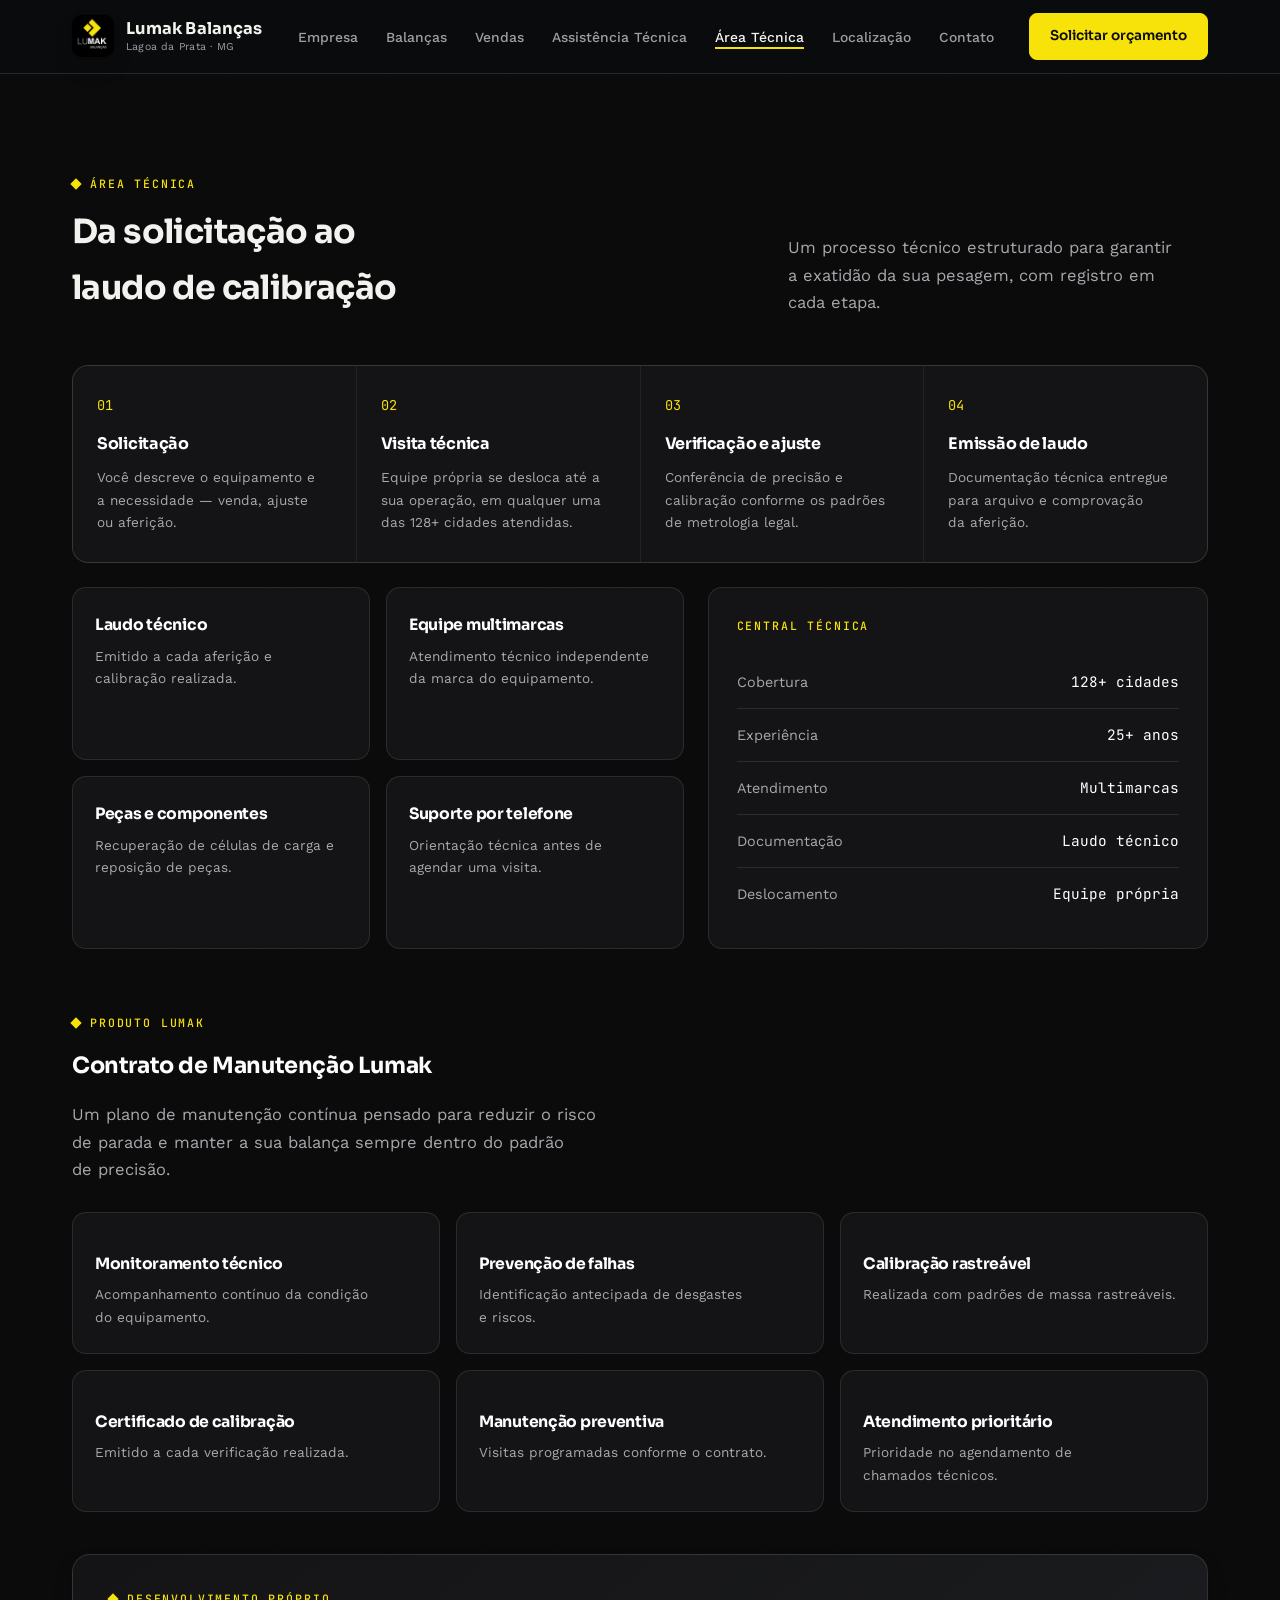
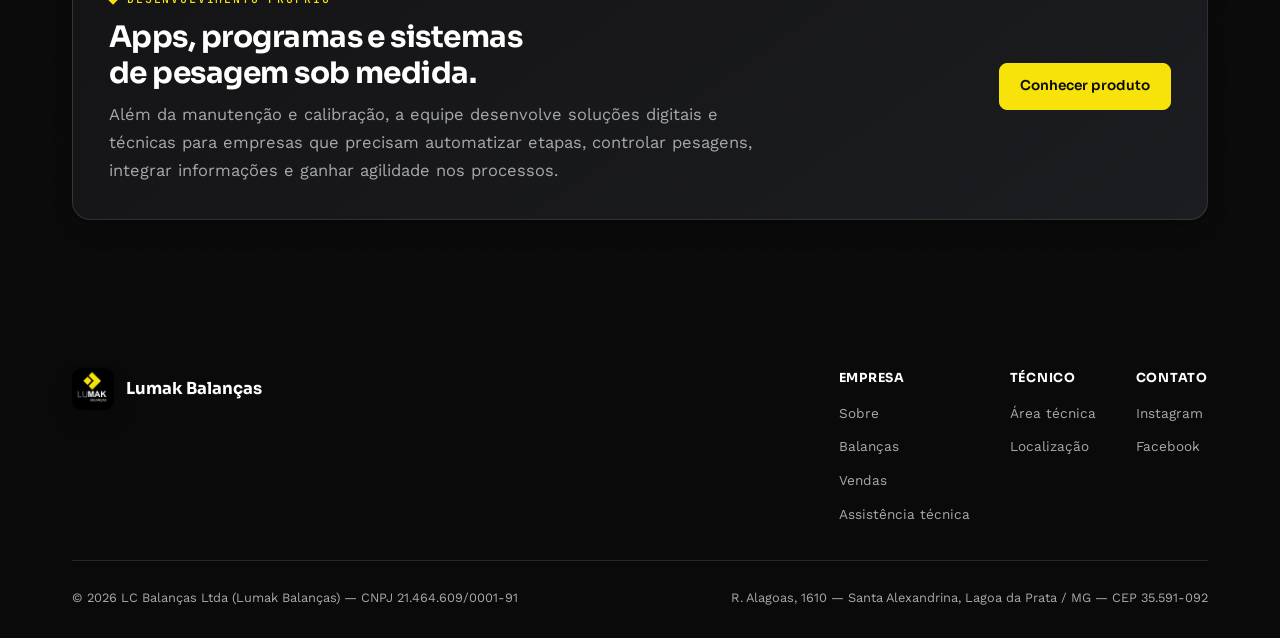
==== area-tecnica.html @ 2cc25a33 "Initial Lumak website" ====
<!DOCTYPE html>
<html lang="pt-BR">
<head>
<meta charset="UTF-8">
<meta name="viewport" content="width=device-width, initial-scale=1">
<title>Área Técnica — Lumak Balanças</title>
<meta name="description" content="Da solicitação ao laudo de calibração: conheça o processo técnico da Lumak Balanças para garantir a exatidão da sua pesagem.">
<link rel="preconnect" href="https://fonts.googleapis.com">
<link rel="preconnect" href="https://fonts.gstatic.com" crossorigin>
<link href="https://fonts.googleapis.com/css2?family=Sora:wght@500;600;700;800&family=Work+Sans:wght@400;500;600&family=JetBrains+Mono:wght@400;500&display=swap" rel="stylesheet">
<link rel="icon" type="image/png" sizes="32x32" href="assets/img/favicon-32.png">
<link rel="apple-touch-icon" sizes="180x180" href="assets/img/favicon-180.png">
<link rel="stylesheet" href="assets/css/style.css">
</head>
<body>
<header>
  <div class="nav-row">
    <a class="brand" href="index.html">
      <span class="logo-badge"><img src="assets/img/logo.jpg" alt="Logo Lumak Balanças"></span>
      <span class="brand-text">Lumak Balanças<small>Lagoa da Prata · MG</small></span>
    </a>
    <nav><ul>
      <li><a href="empresa.html">Empresa</a></li>
      <li><a href="balancas.html">Balanças</a></li>
      <li><a href="vendas.html">Vendas</a></li>
      <li><a href="assistencia-tecnica.html">Assistência Técnica</a></li>
      <li><a href="area-tecnica.html">Área Técnica</a></li>
      <li><a href="localizacao.html">Localização</a></li>
      <li><a href="contato.html">Contato</a></li>
    </ul></nav>
    <a class="btn btn-yellow" href="https://wa.me/5537999948194?text=Ol%C3%A1%2C%20gostaria%20de%20solicitar%20um%20or%C3%A7amento%20com%20a%20Lumak%20Balan%C3%A7as." target="_blank" rel="noopener">Solicitar orçamento</a>
    <button type="button" class="navtoggle" id="navtoggle" aria-label="Abrir menu" aria-expanded="false"><span></span><span></span><span></span></button>
  </div>
  <div class="mobile-panel" id="mobilePanel">
    <ul>
      <li><a href="empresa.html">Empresa</a></li>
      <li><a href="balancas.html">Balanças</a></li>
      <li><a href="vendas.html">Vendas</a></li>
      <li><a href="assistencia-tecnica.html">Assistência Técnica</a></li>
      <li><a href="area-tecnica.html">Área Técnica</a></li>
      <li><a href="localizacao.html">Localização</a></li>
      <li><a href="contato.html">Contato</a></li>
      <li><a class="btn btn-yellow" href="https://wa.me/5537999948194?text=Ol%C3%A1%2C%20gostaria%20de%20solicitar%20um%20or%C3%A7amento%20com%20a%20Lumak%20Balan%C3%A7as." target="_blank" rel="noopener">Solicitar orçamento</a></li>
    </ul>
  </div>
</header>
<main>
<section class="tecnica" id="area-tecnica">
    <div class="wrap">
      <div class="section-head reveal">
        <div>
          <div class="eyebrow on-black"><span class="chip"></span>Área Técnica</div>
          <h1>Da solicitação ao laudo de calibração</h1>
        </div>
        <p>Um processo técnico estruturado para garantir a exatidão da sua pesagem, com registro em cada etapa.</p>
      </div>
      <div class="steps stagger">
        <div class="step reveal" style="--i:0"><div class="step-num mono">01</div><h3>Solicitação</h3><p>Você descreve o equipamento e a necessidade — venda, ajuste ou aferição.</p></div>
        <div class="step reveal" style="--i:1"><div class="step-num mono">02</div><h3>Visita técnica</h3><p>Equipe própria se desloca até a sua operação, em qualquer uma das 128+ cidades atendidas.</p></div>
        <div class="step reveal" style="--i:2"><div class="step-num mono">03</div><h3>Verificação e ajuste</h3><p>Conferência de precisão e calibração conforme os padrões de metrologia legal.</p></div>
        <div class="step reveal" style="--i:3"><div class="step-num mono">04</div><h3>Emissão de laudo</h3><p>Documentação técnica entregue para arquivo e comprovação da aferição.</p></div>
      </div>
      <div class="panel-grid">
        <div class="info-cards stagger">
          <div class="info-card reveal" style="--i:0"><h3>Laudo técnico</h3><p>Emitido a cada aferição e calibração realizada.</p></div>
          <div class="info-card reveal" style="--i:1"><h3>Equipe multimarcas</h3><p>Atendimento técnico independente da marca do equipamento.</p></div>
          <div class="info-card reveal" style="--i:2"><h3>Peças e componentes</h3><p>Recuperação de células de carga e reposição de peças.</p></div>
          <div class="info-card reveal" style="--i:3"><h3>Suporte por telefone</h3><p>Orientação técnica antes de agendar uma visita.</p></div>
        </div>
        <div class="readout-panel reveal">
          <div class="eyebrow on-black">Central técnica</div>
          <div class="readout-row"><span>Cobertura</span><span class="mono">128+ cidades</span></div>
          <div class="readout-row"><span>Experiência</span><span class="mono">25+ anos</span></div>
          <div class="readout-row"><span>Atendimento</span><span class="mono">Multimarcas</span></div>
          <div class="readout-row"><span>Documentação</span><span class="mono">Laudo técnico</span></div>
          <div class="readout-row"><span>Deslocamento</span><span class="mono">Equipe própria</span></div>
        </div>
      </div>

      <div class="reveal tech-product">
        <div class="eyebrow on-black"><span class="chip"></span>Produto Lumak</div>
        <h3>Contrato de Manutenção Lumak</h3>
        <p>Um plano de manutenção contínua pensado para reduzir o risco de parada e manter a sua balança sempre dentro do padrão de precisão.</p>
        <div class="info-cards-3 stagger">
          <div class="info-card reveal" style="--i:0"><h3>Monitoramento técnico</h3><p>Acompanhamento contínuo da condição do equipamento.</p></div>
          <div class="info-card reveal" style="--i:1"><h3>Prevenção de falhas</h3><p>Identificação antecipada de desgastes e riscos.</p></div>
          <div class="info-card reveal" style="--i:2"><h3>Calibração rastreável</h3><p>Realizada com padrões de massa rastreáveis.</p></div>
          <div class="info-card reveal" style="--i:3"><h3>Certificado de calibração</h3><p>Emitido a cada verificação realizada.</p></div>
          <div class="info-card reveal" style="--i:4"><h3>Manutenção preventiva</h3><p>Visitas programadas conforme o contrato.</p></div>
          <div class="info-card reveal" style="--i:5"><h3>Atendimento prioritário</h3><p>Prioridade no agendamento de chamados técnicos.</p></div>
        </div>
      </div>

      <div class="reveal tech-product custom-callout on-dark">
        <div>
          <div class="eyebrow on-black"><span class="chip"></span>Desenvolvimento próprio</div>
          <h3>Apps, programas e sistemas de pesagem sob medida.</h3>
          <p>Além da manutenção e calibração, a equipe desenvolve soluções digitais e técnicas para empresas que precisam automatizar etapas, controlar pesagens, integrar informações e ganhar agilidade nos processos.</p>
        </div>
        <a class="btn btn-yellow" href="balancas.html">Conhecer produto</a>
      </div>
    </div>
  </section>
</main>
<footer>
  <div class="wrap">
    <div class="foot-top">
      <div class="foot-brand">
        <span class="logo-badge"><img src="assets/img/logo.jpg" alt="Logo Lumak Balanças"></span>
        <span>Lumak Balanças</span>
      </div>
      <div class="foot-links">
        <div><strong>Empresa</strong><a href="empresa.html">Sobre</a><a href="balancas.html">Balanças</a><a href="vendas.html">Vendas</a><a href="assistencia-tecnica.html">Assistência técnica</a></div>
        <div><strong>Técnico</strong><a href="area-tecnica.html">Área técnica</a><a href="localizacao.html">Localização</a></div>
        <div><strong>Contato</strong><a href="https://www.instagram.com/lumakbalancas/" target="_blank" rel="noopener">Instagram</a><a href="https://www.facebook.com/lumakbalancas/" target="_blank" rel="noopener">Facebook</a></div>
      </div>
    </div>
    <div class="foot-row">
      <span>© 2026 LC Balanças Ltda (Lumak Balanças) — CNPJ 21.464.609/0001-91</span>
      <span>R. Alagoas, 1610 — Santa Alexandrina, Lagoa da Prata / MG — CEP 35.591-092</span>
    </div>
  </div>
</footer>
<script src="assets/js/main.js"></script>
</body>
</html>
---- assets/css/style.css ----
:root{
    --bg:#0B0C0D;
    --surface:#151618;
    --ink:#F2F2EF;
    --muted:#9BA0A3;
    --line:#28292B;
    --yellow-ink:#F7E30A;
    --brand-black:#0A0A0B;
    --brand-black-2:#141416;
    --brand-black-3:#1C1D20;
    --brand-yellow:#F7E30A;
    --on-black:#F2F2EF;
    --on-black-muted:#A7A9AC;
    --ok:#6FC796;
    --shadow: 0 1px 2px rgba(0,0,0,0.3), 0 12px 28px -14px rgba(0,0,0,0.5);
    --shadow-lg: 0 2px 4px rgba(0,0,0,0.35), 0 28px 60px -20px rgba(0,0,0,0.6);
    color-scheme: dark;
  }
  /* Tema fixo em escuro por escolha de marca — não adapta ao modo claro do sistema. */
  *{box-sizing:border-box;}
  html{ scroll-behavior:smooth; }
  body{ margin:0; background:var(--bg); color:var(--ink); font-family:"Work Sans",Arial,sans-serif; font-size:16.5px; line-height:1.68; -webkit-font-smoothing:antialiased; text-rendering:optimizeLegibility; }
  h1,h2,h3{ font-family:"Sora",Arial,sans-serif; font-weight:700; margin:0; text-wrap:balance; letter-spacing:-0.018em; }
  p{ text-wrap:pretty; }
  a{ color:inherit; }
  img{ max-width:100%; display:block; }
  ::selection{ background:var(--brand-yellow); color:var(--brand-black); }
  :focus-visible{ outline:2px solid var(--brand-yellow); outline-offset:3px; border-radius:2px; }
  ::-webkit-scrollbar{ width:11px; height:11px; }
  ::-webkit-scrollbar-track{ background:var(--bg); }
  ::-webkit-scrollbar-thumb{ background:var(--line); border-radius:999px; border:2.5px solid var(--bg); }
  ::-webkit-scrollbar-thumb:hover{ background:var(--muted); }
  html{ scrollbar-color:var(--line) var(--bg); scrollbar-width:thin; }
  .wrap{ max-width:1200px; margin:0 auto; padding:0 32px; }
  .mono{ font-family:"JetBrains Mono",monospace; font-variant-numeric:tabular-nums; }
  .eyebrow{ font-family:"JetBrains Mono"; font-size:0.72rem; letter-spacing:0.16em; text-transform:uppercase; color:var(--yellow-ink); font-weight:500; display:flex; align-items:center; gap:10px; }
  .eyebrow.on-black{ color:var(--brand-yellow); }
  .eyebrow .chip{ width:8px; height:8px; background:currentColor; transform:rotate(45deg); display:inline-block; flex:none; }
  section[id]{ scroll-margin-top:88px; }

  /* reveal-on-scroll */
  .reveal{ opacity:0; transform:translateY(22px); transition:opacity .7s cubic-bezier(.16,.8,.24,1), transform .7s cubic-bezier(.16,.8,.24,1); }
  .reveal.in{ opacity:1; transform:none; }
  .stagger > *{ transition-delay:calc(var(--i,0) * 70ms); }
  @media (prefers-reduced-motion: reduce){
    html{ scroll-behavior:auto; }
    .reveal{ opacity:1; transform:none; transition:none; }
  }

  .icon-tile{ width:44px; height:44px; border-radius:11px; background:linear-gradient(155deg, var(--brand-black-2), var(--brand-black) 60%); box-shadow:inset 0 1px 0 rgba(255,255,255,0.06), inset 0 0 0 1px rgba(255,255,255,0.04); display:flex; align-items:center; justify-content:center; flex:none; transition:transform .25s cubic-bezier(.16,.8,.24,1), box-shadow .25s ease; }
  .icon-tile svg{ width:20px; height:20px; color:var(--brand-yellow); }
  .icon-tile.on-black{ background:rgba(247,227,10,0.13); }
  .icon-tile.on-black svg{ color:var(--brand-yellow); }

  .logo-badge{ width:42px; height:42px; border-radius:10px; background:var(--brand-black); display:flex; align-items:center; justify-content:center; flex:none; overflow:hidden; box-shadow:var(--shadow); }
  .logo-badge img{ width:100%; height:100%; object-fit:cover; }

  header{ position:sticky; top:0; z-index:50; background:color-mix(in srgb, var(--bg) 86%, transparent); backdrop-filter: blur(12px); border-bottom:1px solid var(--line); }
  .nav-row{ display:flex; align-items:center; justify-content:space-between; padding:13px 32px; max-width:1200px; margin:0 auto; gap:24px; }
  .brand{ display:flex; align-items:center; gap:12px; text-decoration:none; }
  .brand-text{ font-family:"Sora"; font-weight:700; font-size:1.02rem; letter-spacing:0.005em; color:var(--ink); line-height:1.15; }
  .brand-text small{ display:block; font-family:"Work Sans"; font-weight:400; font-size:0.66rem; color:var(--muted); letter-spacing:0.02em; margin-top:2px; }
  nav ul{ list-style:none; display:flex; gap:28px; margin:0; padding:0; }
  nav a{ text-decoration:none; font-size:0.87rem; font-weight:500; color:var(--muted); position:relative; padding:4px 0; }
  nav a::after{ content:""; position:absolute; left:0; right:100%; bottom:0; height:1.5px; background:var(--brand-yellow); transition:right .25s cubic-bezier(.16,.8,.24,1); }
  nav a:hover{ color:var(--ink); }
  nav a:hover::after{ right:0; }
  nav a[aria-current="page"]{ color:var(--ink); }
  nav a[aria-current="page"]::after{ right:0; }
  .btn{ position:relative; font-family:"Sora"; font-weight:600; font-size:0.85rem; padding:11px 20px; border-radius:8px; border:1px solid var(--brand-black); background:var(--brand-black); color:var(--brand-yellow); text-decoration:none; display:inline-flex; align-items:center; gap:8px; overflow:hidden; transition:transform .2s cubic-bezier(.16,.8,.24,1), box-shadow .2s ease, filter .2s ease; }
  .btn:hover{ filter:brightness(1.15); box-shadow:var(--shadow-lg); transform:translateY(-1px); }
  .btn:active{ transform:translateY(0) scale(0.97); }
  .btn-yellow{ background:var(--brand-yellow); border-color:var(--brand-yellow); color:var(--brand-black); }
  .btn-yellow:hover{ filter:brightness(1.04); }
  .btn-ghost{ background:transparent; color:var(--ink); border-color:var(--line); }
  .btn-ghost:hover{ border-color:var(--muted); background:transparent; box-shadow:none; transform:none; }
  .btn-ghost-invert{ background:transparent; color:var(--on-black); border-color:rgba(242,242,239,0.28); }
  .btn-ghost-invert:hover{ border-color:var(--on-black); background:rgba(242,242,239,0.06); color:var(--on-black); box-shadow:none; }
  .navtoggle{ display:none; background:none; border:1px solid var(--line); border-radius:8px; padding:9px 10px; cursor:pointer; }
  .navtoggle span{ display:block; width:18px; height:1.5px; background:var(--ink); margin:4px 0; transition:transform .25s ease, opacity .25s ease; }
  .mobile-panel{ display:none; }

  /* hero */
  .hero{ background:var(--brand-black); color:var(--on-black); padding:80px 0 0; position:relative; overflow:hidden; }
  .hero::before{
    content:""; position:absolute; inset:0; opacity:0.05; mix-blend-mode:overlay; pointer-events:none;
    background-image:url("data:image/svg+xml,%3Csvg xmlns='http://www.w3.org/2000/svg' width='140' height='140'%3E%3Cfilter id='n'%3E%3CfeTurbulence type='fractalNoise' baseFrequency='0.85' numOctaves='2' stitchTiles='stitch'/%3E%3C/filter%3E%3Crect width='100%25' height='100%25' filter='url(%23n)'/%3E%3C/svg%3E");
  }
  .hero-grid{ display:grid; grid-template-columns:1.08fr 0.92fr; gap:56px; align-items:center; position:relative; z-index:2; }
  .hero h1{ color:#fff; font-size:clamp(2.4rem,4.8vw,3.7rem); line-height:1.05; margin:22px 0 22px; max-width:15ch; }
  .hero h1 .accent{ color:var(--brand-yellow); }
  .hero p{ max-width:50ch; color:var(--on-black-muted); font-size:1.1rem; }
  .hero-actions{ display:flex; gap:14px; margin-top:34px; flex-wrap:wrap; }

  .hero-mark{ position:relative; display:flex; align-items:center; justify-content:center; min-height:340px; }
  .hero-mark::before{
    content:""; position:absolute; width:70%; aspect-ratio:1; border-radius:50%;
    background:radial-gradient(circle, color-mix(in srgb, var(--brand-yellow) 32%, transparent) 0%, transparent 68%);
    filter:blur(6px);
  }
  .hero-mark svg{ position:relative; width:100%; max-width:380px; height:auto; }
  .hero-mark .rot{ animation:spin 90s linear infinite; transform-origin:150px 150px; }
  @media (prefers-reduced-motion: reduce){ .hero-mark .rot{ animation:none; } }
  @keyframes spin{ to{ transform:rotate(360deg); } }

  .stat-strip{ position:relative; z-index:2; display:grid; grid-template-columns:repeat(4,1fr); border-top:1px solid rgba(242,242,239,0.14); margin-top:76px; }
  .stat-strip > div{ padding:28px 24px; border-left:1px solid rgba(242,242,239,0.14); }
  .stat-strip > div:first-child{ border-left:none; }
  .stat-num{ font-family:"Sora"; font-size:2rem; font-weight:800; color:var(--brand-yellow); }
  .stat-label{ font-size:0.8rem; color:var(--on-black-muted); margin-top:4px; }

  /* ticker */
  .ticker-wrap{ background:var(--brand-yellow); overflow:hidden; padding:12px 0; }
  .ticker-track{ display:flex; gap:48px; width:max-content; animation:ticker 32s linear infinite; }
  @media (prefers-reduced-motion: reduce){ .ticker-track{ animation:none; } }
  @keyframes ticker{ from{ transform:translateX(0); } to{ transform:translateX(-50%); } }
  .ticker-track span{ font-family:"Sora"; font-weight:700; font-size:0.82rem; letter-spacing:0.08em; text-transform:uppercase; color:var(--brand-black); white-space:nowrap; display:flex; align-items:center; gap:14px; }
  .ticker-track span::after{ content:"◆"; font-size:0.6rem; opacity:0.5; margin-left:14px; }

  section{ padding:100px 0; }
  .section-head{ display:flex; justify-content:space-between; align-items:flex-end; gap:24px; margin-bottom:48px; flex-wrap:wrap; }
  .section-head-flush{ margin-bottom:0; }
  .section-head h1, .section-head h2{ font-size:clamp(1.7rem,2.6vw,2.15rem); margin-top:12px; max-width:20ch; }
  .section-head p{ color:var(--muted); max-width:42ch; margin:0; }
  .page-title{ font-size:1.9rem; margin-top:14px; }
  .page-title-lg{ font-size:2rem; margin-top:14px; }
  .page-lead{ color:var(--muted); margin-top:14px; max-width:42ch; }
  .page-lead-wide{ max-width:44ch; }
  .company-lead{ color:var(--muted); font-size:1.05rem; max-width:60ch; }
  .company-lead + .company-lead{ margin-top:16px; }
  .btn-full{ width:100%; justify-content:center; }
  .contact-card .btn-full{ margin-top:20px; }
  .eyebrow.centered{ justify-content:center; }
  .tech-product{ margin-top:64px; }
  .tech-product h3{ color:#fff; font-family:"Sora"; font-size:1.4rem; margin:14px 0 12px; }
  .tech-product p{ color:var(--on-black-muted); max-width:56ch; margin-bottom:28px; }
  .form-intro h3{ font-size:1.5rem; margin-top:14px; }
  .form-intro p{ color:var(--muted); margin-top:12px; max-width:40ch; }

  .home-services{ background:var(--bg); }
  .solution-grid{ display:grid; grid-template-columns:repeat(4,1fr); gap:18px; }
  .solution-card{ background:var(--surface); border:1px solid var(--line); border-radius:16px; padding:28px 24px; min-height:252px; text-decoration:none; display:flex; flex-direction:column; gap:15px; transition:transform .3s cubic-bezier(.16,.8,.24,1), border-color .3s ease, box-shadow .3s ease, background .3s ease; }
  .solution-card:hover{ transform:translateY(-5px); border-color:rgba(247,227,10,0.42); box-shadow:var(--shadow-lg); background:color-mix(in srgb, var(--brand-yellow) 4%, var(--surface)); }
  .solution-card:hover .icon-tile{ transform:scale(1.08) rotate(-4deg); }
  .solution-card h3{ font-size:1.06rem; margin-top:2px; }
  .solution-card p{ color:var(--muted); font-size:0.9rem; line-height:1.55; margin:0; flex:1; }
  .solution-card span{ color:var(--yellow-ink); font-family:"Sora"; font-weight:600; font-size:0.82rem; }

  .featured-home{ background:var(--surface); border-top:1px solid var(--line); border-bottom:1px solid var(--line); }
  .home-product-grid{ display:grid; grid-template-columns:repeat(5,1fr); gap:16px; }
  .mini-product{ background:var(--bg); border:1px solid var(--line); border-radius:16px; overflow:hidden; text-decoration:none; display:flex; flex-direction:column; min-height:252px; transition:transform .3s cubic-bezier(.16,.8,.24,1), border-color .3s ease, box-shadow .3s ease; }
  .mini-product:hover{ transform:translateY(-5px); border-color:rgba(247,227,10,0.42); box-shadow:var(--shadow-lg); }
  .mini-product img{ aspect-ratio:4/3; width:100%; object-fit:cover; transition:transform .4s cubic-bezier(.16,.8,.24,1); }
  .mini-product:hover img{ transform:scale(1.05); }
  .mini-product strong{ font-family:"Sora"; font-size:0.98rem; padding:18px 18px 4px; }
  .mini-product span{ color:var(--muted); font-size:0.84rem; line-height:1.45; padding:0 18px 20px; }

  .custom-callout{ margin-top:42px; background:linear-gradient(145deg, var(--surface), var(--brand-black-2)); border:1px solid var(--line); border-radius:18px; padding:34px 36px; display:flex; align-items:center; justify-content:space-between; gap:32px; box-shadow:var(--shadow); }
  .custom-callout h2, .custom-callout h3{ color:#fff; font-size:clamp(1.35rem,2.4vw,1.85rem); line-height:1.2; max-width:24ch; margin:12px 0 10px; }
  .custom-callout p{ color:var(--muted); max-width:68ch; margin:0; }
  .custom-callout .btn{ flex:none; }
  .custom-callout.on-dark{ border-color:rgba(242,242,239,0.12); background:linear-gradient(145deg, var(--brand-black-2), var(--brand-black-3)); }
  .custom-callout.on-dark p{ color:var(--on-black-muted); }
  .product-callout{ margin-top:56px; }

  .reviews{ background:var(--bg); }
  .review-grid{ display:grid; grid-template-columns:1.12fr 0.94fr 0.94fr; gap:18px; align-items:stretch; }
  .review-card{ background:var(--surface); border:1px solid var(--line); border-radius:16px; padding:28px 26px; display:flex; flex-direction:column; gap:14px; min-height:248px; box-shadow:var(--shadow); }
  .review-summary{ background:linear-gradient(145deg, var(--brand-black-2), var(--surface)); }
  .stars{ color:var(--brand-yellow); font-family:"JetBrains Mono"; letter-spacing:0.1em; font-size:0.92rem; }
  .review-card h3{ font-size:1.15rem; }
  .review-card p{ color:var(--muted); font-size:0.92rem; margin:0; flex:1; }
  .review-card blockquote{ margin:0; max-width:none; font-family:"Sora"; font-size:1.05rem; line-height:1.55; font-weight:600; }
  .review-card cite{ color:var(--muted); font-style:normal; font-family:"JetBrains Mono"; font-size:0.76rem; margin-top:auto; }
  .review-card .btn{ align-self:flex-start; margin-top:4px; }

  .home-cta{ padding-top:0; }
  .cta-panel{ background:var(--brand-black); border:1px solid rgba(242,242,239,0.12); border-radius:18px; padding:42px 44px; color:var(--on-black); display:flex; align-items:center; justify-content:space-between; gap:32px; position:relative; overflow:hidden; box-shadow:var(--shadow-lg); }
  .cta-panel::before{
    content:""; position:absolute; inset:0; opacity:0.05; mix-blend-mode:overlay; pointer-events:none;
    background-image:url("data:image/svg+xml,%3Csvg xmlns='http://www.w3.org/2000/svg' width='140' height='140'%3E%3Cfilter id='n'%3E%3CfeTurbulence type='fractalNoise' baseFrequency='0.85' numOctaves='2' stitchTiles='stitch'/%3E%3C/filter%3E%3Crect width='100%25' height='100%25' filter='url(%23n)'/%3E%3C/svg%3E");
  }
  .cta-panel > *{ position:relative; z-index:2; }
  .cta-panel div{ max-width:58ch; }
  .cta-panel h2{ color:#fff; font-size:clamp(1.5rem,2.6vw,2.15rem); margin-top:12px; max-width:22ch; }
  .cta-panel p{ color:var(--on-black-muted); margin:14px 0 0; max-width:56ch; }
  .cta-panel .btn{ flex:none; }

  .empresa-grid{ display:grid; grid-template-columns:0.8fr 1.2fr; gap:56px; }
  .fact-list{ border-top:1px solid var(--line); }
  .fact-row{ display:flex; justify-content:space-between; gap:16px; padding:17px 0; border-bottom:1px solid var(--line); font-size:0.95rem; transition:padding-left .25s ease; }
  .fact-row:hover{ padding-left:6px; }
  .fact-row span:first-child{ color:var(--muted); }
  .fact-row span:last-child{ font-weight:600; text-align:right; }

  .company-hero{ background:var(--brand-black); color:var(--on-black); padding:82px 0 0; position:relative; overflow:hidden; }
  .company-hero::before{
    content:""; position:absolute; inset:0; opacity:0.045; mix-blend-mode:overlay; pointer-events:none;
    background-image:url("data:image/svg+xml,%3Csvg xmlns='http://www.w3.org/2000/svg' width='140' height='140'%3E%3Cfilter id='n'%3E%3CfeTurbulence type='fractalNoise' baseFrequency='0.85' numOctaves='2' stitchTiles='stitch'/%3E%3C/filter%3E%3Crect width='100%25' height='100%25' filter='url(%23n)'/%3E%3C/svg%3E");
  }
  .company-hero-grid{ display:grid; grid-template-columns:1fr 0.92fr; gap:64px; align-items:center; position:relative; z-index:2; }
  .company-hero-copy h1{ color:#fff; font-size:clamp(2.25rem,4.5vw,3.65rem); line-height:1.05; max-width:13ch; margin:22px 0; }
  .company-hero-copy p{ color:var(--on-black-muted); font-size:1.08rem; max-width:54ch; margin:0; }
  .company-figure{ position:relative; min-height:420px; border-radius:18px; overflow:hidden; border:1px solid rgba(242,242,239,0.12); box-shadow:var(--shadow-lg); }
  .company-figure img{ width:100%; height:100%; min-height:420px; object-fit:cover; filter:saturate(0.95) contrast(1.06); }
  .company-figure::after{ content:""; position:absolute; inset:0; background:linear-gradient(180deg, transparent 42%, rgba(10,10,11,0.78)); pointer-events:none; }
  .company-badge{ position:absolute; left:24px; right:24px; bottom:22px; z-index:2; display:flex; align-items:flex-end; justify-content:space-between; gap:18px; border-top:1px solid rgba(242,242,239,0.22); padding-top:18px; }
  .company-badge span{ color:var(--brand-yellow); font-size:0.82rem; }
  .company-badge strong{ color:#fff; font-family:"Sora"; font-size:1.05rem; text-align:right; }
  .company-metrics{ position:relative; z-index:2; display:grid; grid-template-columns:repeat(4,1fr); border-top:1px solid rgba(242,242,239,0.14); margin-top:76px; }
  .company-metrics > div{ padding:28px 24px; border-left:1px solid rgba(242,242,239,0.14); }
  .company-metrics > div:first-child{ border-left:none; }
  .company-metrics strong{ display:block; font-family:"Sora"; font-size:2rem; line-height:1; color:var(--brand-yellow); }
  .company-metrics span{ display:block; color:var(--on-black-muted); font-size:0.82rem; line-height:1.45; margin-top:9px; max-width:20ch; }

  .company-story{ background:var(--bg); }
  .company-story-grid{ display:grid; grid-template-columns:1fr 0.82fr; gap:72px; align-items:start; }
  .company-story h2, .company-difference h2{ font-size:clamp(1.75rem,3vw,2.35rem); line-height:1.18; max-width:17ch; margin:14px 0 22px; }
  .company-story p{ color:var(--muted); max-width:62ch; font-size:1.02rem; margin:0; }
  .company-story p + p{ margin-top:18px; }
  .company-readout{ background:var(--surface); border:1px solid var(--line); border-radius:16px; padding:28px 30px; box-shadow:var(--shadow); }
  .company-readout .readout-row{ border-color:var(--line); }
  .company-readout .readout-row span:first-child{ color:var(--muted); }
  .company-readout .readout-row span:last-child{ color:var(--ink); text-align:right; }

  .company-process{ background:var(--surface); border-top:1px solid var(--line); border-bottom:1px solid var(--line); }
  .process-line{ display:grid; grid-template-columns:repeat(4,1fr); gap:1px; background:var(--line); border:1px solid var(--line); border-radius:16px; overflow:hidden; }
  .process-step{ background:var(--surface); padding:30px 26px; min-height:218px; transition:background .3s ease; }
  .process-step:hover{ background:color-mix(in srgb, var(--brand-yellow) 5%, var(--surface)); }
  .process-step span{ font-family:"JetBrains Mono"; color:var(--yellow-ink); font-size:0.78rem; }
  .process-step h3{ font-size:1.04rem; margin:18px 0 8px; }
  .process-step p{ color:var(--muted); font-size:0.9rem; line-height:1.55; margin:0; }

  .company-difference{ background:var(--bg); }
  .company-difference-grid{ display:grid; grid-template-columns:0.92fr 1.08fr; gap:64px; align-items:center; }
  .company-photo{ border-radius:18px; overflow:hidden; border:1px solid var(--line); box-shadow:var(--shadow-lg); }
  .company-photo img{ width:100%; aspect-ratio:4/3; height:auto; object-fit:cover; }
  .difference-list{ border-top:1px solid var(--line); margin-top:30px; }
  .difference-list div{ display:grid; grid-template-columns:42px 0.65fr 1fr; gap:18px; align-items:start; padding:22px 0; border-bottom:1px solid var(--line); }
  .difference-list span{ font-family:"JetBrains Mono"; color:var(--yellow-ink); font-size:0.78rem; }
  .difference-list strong{ font-family:"Sora"; font-size:1rem; line-height:1.35; }
  .difference-list p{ color:var(--muted); font-size:0.9rem; line-height:1.55; margin:0; }
  .company-product{ background:var(--bg); padding-top:0; }

  .product-grid{ display:grid; grid-template-columns:repeat(5,1fr); gap:16px; }
  .product-card{ background:var(--surface); border:1px solid var(--line); border-radius:16px; padding:26px 22px 24px; display:flex; flex-direction:column; gap:14px; min-height:216px; transition:transform .3s cubic-bezier(.16,.8,.24,1), box-shadow .3s ease, border-color .3s ease; }
  .product-card:hover{ transform:translateY(-5px); box-shadow:var(--shadow-lg); border-color:transparent; }
  .product-card h3{ font-size:1.02rem; font-family:"Sora"; }
  .product-card p{ color:var(--muted); font-size:0.86rem; margin:0; flex:1; }
  .product-card .go{ font-size:0.8rem; font-weight:600; display:inline-flex; align-items:center; gap:6px; color:var(--ink); background:none; border:none; padding:0; font-family:inherit; cursor:pointer; }
  .product-card .go svg{ width:14px; height:14px; transition:transform .25s ease; }

  .modal-overlay{ position:fixed; inset:0; z-index:200; background:rgba(0,0,0,0.6); display:flex; align-items:center; justify-content:center; padding:24px; }
  .modal-overlay[hidden]{ display:none; }
  .modal-card{ position:relative; background:var(--surface); border:1px solid var(--line); border-radius:20px; padding:40px; max-width:460px; width:100%; box-shadow:var(--shadow-lg); animation:modalIn .25s cubic-bezier(.16,.8,.24,1); }
  @keyframes modalIn{ from{ opacity:0; transform:translateY(14px) scale(0.98); } to{ opacity:1; transform:none; } }
  @media (prefers-reduced-motion: reduce){ .modal-card{ animation:none; } }
  .modal-close{ position:absolute; top:16px; right:16px; width:32px; height:32px; border-radius:8px; border:1px solid var(--line); background:transparent; color:var(--muted); font-size:1.3rem; line-height:1; cursor:pointer; display:flex; align-items:center; justify-content:center; transition:border-color .2s ease, color .2s ease; }
  .modal-close:hover{ border-color:var(--brand-yellow); color:var(--ink); }
  .modal-card h3{ font-family:"Sora"; font-size:1.35rem; margin:16px 0 12px; padding-right:16px; }
  .modal-card p{ color:var(--muted); font-size:0.98rem; line-height:1.6; margin:0 0 24px; }
  .product-card:hover .go svg{ transform:translateX(4px); }
  .product-card.has-thumb{ padding:0 0 24px; }
  .product-thumb{ aspect-ratio:4/3; overflow:hidden; border-radius:16px 16px 0 0; margin-bottom:2px; }
  .product-thumb img{ width:100%; height:100%; object-fit:cover; display:block; transition:transform .4s cubic-bezier(.16,.8,.24,1); }
  .product-card.has-thumb:hover .product-thumb img{ transform:scale(1.05); }
  .product-card.has-thumb h3, .product-card.has-thumb p, .product-card.has-thumb .go{ margin-left:22px; margin-right:22px; }
  .product-card.has-thumb .go{ margin-bottom:2px; }

  .segments{ background:var(--surface); border-top:1px solid var(--line); border-bottom:1px solid var(--line); }
  .segment-grid{ display:grid; grid-template-columns:repeat(4,1fr); gap:1px; background:var(--line); }
  .segment-item{ background:var(--surface); padding:38px 26px; text-align:left; transition:background .3s ease; }
  .segment-item:hover{ background:color-mix(in srgb, var(--brand-yellow) 6%, var(--surface)); }
  .segment-item:hover .icon-tile, .assist-card:hover .icon-tile, .sale-card:hover .icon-tile{ transform:scale(1.08) rotate(-4deg); }
  .segment-item h3{ font-size:1.05rem; margin:16px 0 8px; }
  .segment-item p{ color:var(--muted); font-size:0.9rem; margin:0; }

  .assist-grid{ display:grid; grid-template-columns:repeat(3,1fr); gap:22px; }
  .assist-card{ border:1px solid var(--line); border-radius:16px; padding:30px 26px; background:var(--surface); transition:transform .3s cubic-bezier(.16,.8,.24,1), box-shadow .3s ease; }
  .assist-card:hover{ transform:translateY(-5px); box-shadow:var(--shadow-lg); }
  .assist-card h3{ font-size:1.08rem; margin:16px 0 8px; }
  .assist-card p{ color:var(--muted); font-size:0.92rem; margin:0; }

  .support-hero{ background:var(--brand-black); color:var(--on-black); padding:82px 0 0; position:relative; overflow:hidden; }
  .support-hero::before{
    content:""; position:absolute; inset:0; opacity:0.045; mix-blend-mode:overlay; pointer-events:none;
    background-image:url("data:image/svg+xml,%3Csvg xmlns='http://www.w3.org/2000/svg' width='140' height='140'%3E%3Cfilter id='n'%3E%3CfeTurbulence type='fractalNoise' baseFrequency='0.85' numOctaves='2' stitchTiles='stitch'/%3E%3C/filter%3E%3Crect width='100%25' height='100%25' filter='url(%23n)'/%3E%3C/svg%3E");
  }
  .support-hero-grid{ display:grid; grid-template-columns:1.02fr 0.98fr; gap:64px; align-items:center; position:relative; z-index:2; }
  .support-copy h1{ color:#fff; font-size:clamp(2.2rem,4.4vw,3.55rem); line-height:1.05; max-width:14ch; margin:22px 0; }
  .support-copy p{ color:var(--on-black-muted); font-size:1.08rem; max-width:55ch; margin:0; }
  .support-panel{ position:relative; min-height:420px; border-radius:18px; overflow:hidden; border:1px solid rgba(242,242,239,0.12); box-shadow:var(--shadow-lg); background:var(--brand-black-2); }
  .support-panel img{ width:100%; height:100%; min-height:420px; object-fit:cover; filter:saturate(0.96) contrast(1.06); }
  .support-panel::after{ content:""; position:absolute; inset:0; background:linear-gradient(180deg, transparent 38%, rgba(10,10,11,0.82)); pointer-events:none; }
  .support-status{ position:absolute; left:24px; right:24px; bottom:22px; z-index:2; display:flex; align-items:flex-end; justify-content:space-between; gap:18px; border-top:1px solid rgba(242,242,239,0.22); padding-top:18px; }
  .support-status span{ color:var(--brand-yellow); font-size:0.78rem; }
  .support-status strong{ color:#fff; font-family:"Sora"; font-size:1.08rem; text-align:right; }
  .support-metrics{ position:relative; z-index:2; display:grid; grid-template-columns:repeat(4,1fr); border-top:1px solid rgba(242,242,239,0.14); margin-top:76px; }
  .support-metrics > div{ padding:28px 24px; border-left:1px solid rgba(242,242,239,0.14); }
  .support-metrics > div:first-child{ border-left:none; }
  .support-metrics strong{ display:block; font-family:"Sora"; font-size:1.5rem; line-height:1.15; color:var(--brand-yellow); }
  .support-metrics span{ display:block; color:var(--on-black-muted); font-size:0.82rem; line-height:1.45; margin-top:9px; max-width:22ch; }

  .support-services{ background:var(--bg); }
  .service-matrix{ display:grid; grid-template-columns:repeat(4,1fr); gap:18px; }
  .service-feature{ background:var(--surface); border:1px solid var(--line); border-radius:16px; padding:30px 26px; min-height:252px; transition:transform .3s cubic-bezier(.16,.8,.24,1), border-color .3s ease, box-shadow .3s ease, background .3s ease; }
  .service-feature:hover{ transform:translateY(-5px); border-color:rgba(247,227,10,0.42); box-shadow:var(--shadow-lg); background:color-mix(in srgb, var(--brand-yellow) 4%, var(--surface)); }
  .service-feature > span{ color:var(--yellow-ink); font-size:0.78rem; }
  .service-feature h3{ font-size:1.06rem; margin:18px 0 10px; }
  .service-feature p{ color:var(--muted); font-size:0.9rem; line-height:1.55; margin:0; }

  .support-equipment{ background:var(--surface); border-top:1px solid var(--line); border-bottom:1px solid var(--line); }
  .support-equipment-grid{ display:grid; grid-template-columns:0.92fr 1.08fr; gap:64px; align-items:center; }
  .equipment-photo{ border-radius:18px; overflow:hidden; border:1px solid var(--line); box-shadow:var(--shadow-lg); }
  .equipment-photo img{ width:100%; aspect-ratio:4/3; height:auto; object-fit:cover; }
  .support-equipment h2{ font-size:clamp(1.75rem,3vw,2.35rem); line-height:1.18; max-width:18ch; margin:14px 0 28px; }
  .equipment-list{ display:grid; grid-template-columns:1fr 1fr; gap:16px; }
  .equipment-list div{ background:var(--bg); border:1px solid var(--line); border-radius:14px; padding:22px 20px; }
  .equipment-list strong{ display:block; font-family:"Sora"; font-size:0.98rem; margin-bottom:7px; }
  .equipment-list p{ color:var(--muted); font-size:0.86rem; line-height:1.5; margin:0; }

  .support-process{ background:var(--bg); }
  .support-form-section{ background:var(--bg); padding-top:0; }

  .tech-row{ display:grid; grid-template-columns:1fr 1fr; gap:64px; align-items:center; padding:56px 0; border-top:1px solid var(--line); }
  .tech-row:first-of-type{ border-top:none; padding-top:8px; }
  .tech-row.reverse .tech-figure{ order:-1; }
  .tech-copy .num{ font-size:0.85rem; color:var(--yellow-ink); }
  .tech-copy h3{ font-size:clamp(1.3rem,2vw,1.6rem); margin:14px 0 14px; }
  .tech-copy p{ color:var(--muted); font-size:1rem; max-width:46ch; }
  .tech-list{ list-style:none; margin:22px 0 0; padding:0; display:flex; flex-direction:column; gap:11px; }
  .tech-list li{ display:flex; gap:10px; font-size:0.92rem; color:var(--ink); align-items:flex-start; }
  .tech-list svg{ width:16px; height:16px; color:var(--ok); flex:none; margin-top:3px; }
  .tech-figure{ background:var(--surface); border:1px solid var(--line); border-radius:22px; padding:40px; display:flex; align-items:center; justify-content:center; min-height:260px; position:relative; overflow:hidden; box-shadow:var(--shadow); }
  .tech-figure::before{ content:""; position:absolute; inset:0; background-image:radial-gradient(var(--line) 1px, transparent 1px); background-size:24px 24px; mask-image:radial-gradient(circle, #000 55%, transparent 85%); }
  .tech-figure .icon-wrap{ position:relative; z-index:2; width:112px; height:112px; border-radius:26px; background:var(--brand-black); display:flex; align-items:center; justify-content:center; box-shadow:var(--shadow-lg); }
  .tech-figure .icon-wrap svg{ width:46px; height:46px; color:var(--brand-yellow); }
  .tech-figure.has-photo{ padding:0; min-height:0; aspect-ratio:4/3; display:block; }
  .tech-figure.has-photo::before{ display:none; }
  .tech-figure img{ position:relative; z-index:2; width:100%; height:100%; object-fit:cover; border-radius:22px; display:block; }
  .photo-credit{ position:absolute; z-index:3; right:14px; bottom:12px; font-family:"JetBrains Mono"; font-size:0.62rem; letter-spacing:0.03em; color:#fff; background:rgba(10,10,11,0.45); padding:3px 8px; border-radius:999px; }

  .tech-form-wrap{ background:var(--surface); border:1px solid var(--line); border-radius:22px; padding:48px; margin-top:16px; box-shadow:var(--shadow-lg); }
  .tech-form-grid{ display:grid; grid-template-columns:0.85fr 1.15fr; gap:56px; align-items:start; }
  .tech-form-grid .fact-list{ margin-top:28px; }
  .field{ display:flex; flex-direction:column; gap:7px; margin-bottom:18px; }
  .field label{ font-family:"JetBrains Mono"; font-size:0.68rem; text-transform:uppercase; letter-spacing:0.06em; color:var(--muted); }
  .field input, .field textarea{ border:1px solid var(--line); border-radius:10px; padding:12px 14px; font-family:"Work Sans"; font-size:0.95rem; background:var(--bg); color:var(--ink); transition:border-color .2s ease, box-shadow .2s ease; }
  .field input:focus, .field textarea:focus{ outline:none; border-color:var(--brand-yellow); box-shadow:0 0 0 3px color-mix(in srgb, var(--brand-yellow) 25%, transparent); }
  .field textarea{ resize:vertical; min-height:112px; font-family:"Work Sans"; }
  .field-row-2{ display:grid; grid-template-columns:1fr 1fr; gap:16px; }
  .tech-success{ grid-column:1 / -1; text-align:center; padding:20px 0 8px; }
  .tech-success .icon-tile{ margin:0 auto 18px; width:52px; height:52px; border-radius:14px; }
  .tech-success .icon-tile svg{ width:24px; height:24px; }
  .tech-success h3{ font-size:1.2rem; margin-bottom:8px; }
  .tech-success p{ color:var(--muted); font-size:0.92rem; margin:0; }

  .tecnica{ background:var(--brand-black); color:var(--on-black); position:relative; }
  .tecnica::before{
    content:""; position:absolute; inset:0; opacity:0.045; mix-blend-mode:overlay; pointer-events:none;
    background-image:url("data:image/svg+xml,%3Csvg xmlns='http://www.w3.org/2000/svg' width='140' height='140'%3E%3Cfilter id='n'%3E%3CfeTurbulence type='fractalNoise' baseFrequency='0.85' numOctaves='2' stitchTiles='stitch'/%3E%3C/filter%3E%3Crect width='100%25' height='100%25' filter='url(%23n)'/%3E%3C/svg%3E");
  }
  .tecnica .wrap{ position:relative; z-index:2; }
  .tecnica .section-head p{ color:var(--on-black-muted); }
  .tecnica .section-head h2{ color:#fff; }
  .steps{ display:grid; grid-template-columns:repeat(4,1fr); gap:1px; background:rgba(242,242,239,0.1); border:1px solid rgba(242,242,239,0.1); border-radius:16px; overflow:hidden; margin-bottom:24px; }
  .step{ background:var(--brand-black-2); padding:28px 24px; transition:background .3s ease; }
  .step:hover{ background:var(--brand-black-3); }
  .step .step-num{ font-family:"JetBrains Mono"; color:var(--brand-yellow); font-size:0.85rem; }
  .step h3{ color:#fff; font-size:1rem; margin:14px 0 8px; font-family:"Sora"; }
  .step p{ color:var(--on-black-muted); font-size:0.85rem; margin:0; }
  .panel-grid{ display:grid; grid-template-columns:1.1fr 0.9fr; gap:24px; margin-top:24px; }
  .info-cards{ display:grid; grid-template-columns:1fr 1fr; gap:16px; }
  .info-cards-3{ display:grid; grid-template-columns:repeat(3,1fr); gap:16px; }
  .info-card{ background:var(--brand-black-2); border:1px solid rgba(242,242,239,0.1); border-radius:14px; padding:24px 22px; transition:border-color .3s ease, background .3s ease; }
  .info-card:hover{ border-color:rgba(247,227,10,0.4); background:var(--brand-black-3); }
  .info-card h3{ color:#fff; font-size:0.98rem; margin-bottom:6px; font-family:"Sora"; }
  .info-card p{ color:var(--on-black-muted); font-size:0.85rem; margin:0; }
  .readout-panel{ background:var(--brand-black-2); border:1px solid rgba(242,242,239,0.1); border-radius:14px; padding:28px; }
  .readout-panel .eyebrow{ margin-bottom:20px; }
  .readout-row{ display:flex; justify-content:space-between; padding:14px 0; border-bottom:1px solid rgba(242,242,239,0.1); font-size:0.9rem; }
  .readout-row:last-child{ border-bottom:none; }
  .readout-row span:first-child{ color:var(--on-black-muted); }
  .readout-row span:last-child{ font-family:"JetBrains Mono"; color:#fff; }

  .sale-grid{ display:grid; grid-template-columns:repeat(4,1fr); gap:16px; margin-bottom:56px; }
  .sale-card{ border:1px solid var(--line); border-radius:14px; padding:24px 22px; background:var(--surface); transition:transform .3s cubic-bezier(.16,.8,.24,1), box-shadow .3s ease; }
  .sale-card:hover{ transform:translateY(-4px); box-shadow:var(--shadow); }
  .sale-card h3{ font-size:0.98rem; margin:14px 0 6px; }
  .sale-card p{ color:var(--muted); font-size:0.86rem; margin:0; }

  .featured-label{ font-family:"Sora"; font-size:1.05rem; margin-bottom:20px; }
  .featured-row{ display:grid; grid-template-columns:repeat(3,1fr); gap:20px; margin-bottom:40px; }
  .featured-card{ border:1px solid var(--line); border-radius:16px; padding:26px 24px; background:var(--surface); display:flex; flex-direction:column; gap:12px; transition:transform .3s cubic-bezier(.16,.8,.24,1), box-shadow .3s ease, border-color .3s ease; }
  .featured-card:hover{ transform:translateY(-5px); box-shadow:var(--shadow-lg); border-color:transparent; }
  .featured-card .top-row{ display:flex; justify-content:space-between; align-items:flex-start; gap:12px; }
  .featured-photo{ position:relative; margin:-26px -24px 4px; border-radius:16px 16px 0 0; overflow:hidden; aspect-ratio:4/3; }
  .featured-photo img{ width:100%; height:100%; object-fit:cover; display:block; }
  .featured-photo .price-tag{ position:absolute; top:14px; right:14px; background:rgba(250,250,248,0.92); color:#151618; }
  .price-tag{ font-family:"JetBrains Mono"; font-size:0.66rem; letter-spacing:0.05em; text-transform:uppercase; color:var(--yellow-ink); background:color-mix(in srgb, var(--brand-yellow) 18%, transparent); padding:5px 10px; border-radius:999px; white-space:nowrap; flex:none; }
  .featured-card h3{ font-size:1.05rem; }
  .featured-card p{ color:var(--muted); font-size:0.88rem; margin:0; flex:1; }
  .featured-card .btn{ align-self:flex-start; padding:9px 16px; font-size:0.8rem; margin-top:4px; }

  .sale-cta{ background:var(--brand-black); border-radius:18px; padding:38px 40px; display:flex; justify-content:space-between; align-items:center; gap:24px; flex-wrap:wrap; position:relative; overflow:hidden; }
  .sale-cta::before{
    content:""; position:absolute; inset:0; opacity:0.05; mix-blend-mode:overlay; pointer-events:none;
    background-image:url("data:image/svg+xml,%3Csvg xmlns='http://www.w3.org/2000/svg' width='140' height='140'%3E%3Cfilter id='n'%3E%3CfeTurbulence type='fractalNoise' baseFrequency='0.85' numOctaves='2' stitchTiles='stitch'/%3E%3C/filter%3E%3Crect width='100%25' height='100%25' filter='url(%23n)'/%3E%3C/svg%3E");
  }
  .sale-cta > div{ position:relative; z-index:2; max-width:44ch; }
  .sale-cta h3{ color:#fff; font-size:1.35rem; margin-bottom:8px; }
  .sale-cta p{ color:var(--on-black-muted); font-size:0.92rem; margin:0; }
  .sale-cta .btn{ position:relative; z-index:2; flex:none; }

  .proof{ text-align:center; position:relative; }
  .proof .quote-mark{ font-family:"Sora"; font-size:5rem; font-weight:800; color:color-mix(in srgb, var(--brand-yellow) 55%, transparent); line-height:1; display:block; margin-bottom:-18px; }
  blockquote{ margin:0 auto; max-width:34ch; font-family:"Sora"; font-weight:700; font-size:clamp(1.5rem,3vw,2rem); line-height:1.32; }
  blockquote cite{ display:block; margin-top:20px; font-style:normal; font-family:"JetBrains Mono"; font-size:0.78rem; color:var(--muted); }
  .proof-facts{ display:flex; justify-content:center; gap:44px; margin-top:52px; flex-wrap:wrap; }
  .proof-facts div{ text-align:left; max-width:22ch; font-size:0.9rem; color:var(--muted); padding-left:16px; border-left:2px solid var(--brand-yellow); }

  .local-grid{ display:grid; grid-template-columns:0.9fr 1.1fr; gap:48px; align-items:center; }
  .city-tags{ display:flex; flex-wrap:wrap; gap:8px; margin-top:22px; }
  .city-tags span{ font-size:0.82rem; border:1px solid var(--line); border-radius:999px; padding:6px 13px; color:var(--muted); transition:border-color .2s ease, color .2s ease; }
  .city-tags span:hover{ border-color:var(--brand-yellow); color:var(--ink); }

  .contact{ background:var(--surface); border-top:1px solid var(--line); }
  .contact-grid{ display:grid; grid-template-columns:1fr 1fr; gap:48px; }
  .contact-card{ border:1px solid var(--line); border-radius:16px; padding:32px; background:var(--bg); box-shadow:var(--shadow); }
  .field-row{ display:flex; gap:14px; padding:17px 0; border-bottom:1px solid var(--line); align-items:flex-start; }
  .field-row:last-of-type{ border-bottom:none; }
  .field-row .icon-tile{ width:36px; height:36px; border-radius:9px; }
  .field-row .icon-tile svg{ width:16px; height:16px; }
  .field-row .label{ font-family:"JetBrains Mono"; font-size:0.68rem; text-transform:uppercase; letter-spacing:0.06em; color:var(--muted); }
  .field-row a{ text-decoration:none; }
  .field-row a:hover{ color:var(--yellow-ink); }

  footer{ background:var(--brand-black); color:var(--on-black-muted); padding:48px 0 30px; }
  .foot-top{ display:flex; justify-content:space-between; align-items:flex-start; gap:24px; flex-wrap:wrap; padding-bottom:34px; border-bottom:1px solid rgba(242,242,239,0.12); }
  .foot-brand{ display:flex; align-items:center; gap:12px; }
  .foot-brand span{ font-family:"Sora"; font-weight:700; color:#fff; }
  .foot-links{ display:flex; gap:40px; flex-wrap:wrap; }
  .foot-links div{ display:flex; flex-direction:column; gap:11px; font-size:0.85rem; }
  .foot-links a{ text-decoration:none; color:var(--on-black-muted); transition:color .2s ease; }
  .foot-links a:hover{ color:#fff; }
  .foot-links strong{ color:#fff; font-family:"Sora"; font-size:0.78rem; letter-spacing:0.06em; text-transform:uppercase; margin-bottom:2px; }
  .foot-row{ display:flex; justify-content:space-between; flex-wrap:wrap; gap:12px; font-size:0.8rem; margin-top:26px; }

  @media (max-width: 900px){
    .nav-row nav, .nav-row .btn{ display:none; }
    .navtoggle{ display:block; }
    .navtoggle.open span:nth-child(1){ transform:translateY(5.5px) rotate(45deg); }
    .navtoggle.open span:nth-child(2){ opacity:0; }
    .navtoggle.open span:nth-child(3){ transform:translateY(-5.5px) rotate(-45deg); }
    .mobile-panel{ display:block; max-height:0; overflow:hidden; transition:max-height .35s cubic-bezier(.16,.8,.24,1); border-bottom:1px solid var(--line); }
    .mobile-panel.open{ max-height:400px; }
    .mobile-panel ul{ list-style:none; margin:0; padding:14px 32px 20px; display:flex; flex-direction:column; gap:4px; }
    .mobile-panel a{ text-decoration:none; color:var(--ink); font-size:0.98rem; font-weight:500; padding:10px 0; display:block; }
    .mobile-panel .btn{ margin-top:8px; width:max-content; }
    .mobile-panel a[aria-current="page"]{ color:var(--brand-yellow); }
    .hero-grid, .empresa-grid, .company-hero-grid, .company-story-grid, .company-difference-grid, .support-hero-grid, .support-equipment-grid, .local-grid, .contact-grid, .panel-grid{ grid-template-columns:1fr; }
    .hero{ padding-top:64px; }
    .hero-mark{ min-height:220px; }
    .stat-strip{ grid-template-columns:repeat(2,1fr); }
    .stat-strip > div:nth-child(3){ border-left:none; }
    .solution-grid{ grid-template-columns:1fr 1fr; }
    .home-product-grid{ grid-template-columns:1fr 1fr; }
    .review-grid{ grid-template-columns:1fr; }
    .custom-callout{ flex-direction:column; align-items:flex-start; padding:30px 28px; }
    .company-hero{ padding-top:64px; }
    .company-figure, .company-figure img{ min-height:320px; }
    .company-metrics{ grid-template-columns:repeat(2,1fr); }
    .company-metrics > div:nth-child(3){ border-left:none; }
    .support-hero{ padding-top:64px; }
    .support-panel, .support-panel img{ min-height:320px; }
    .support-metrics{ grid-template-columns:repeat(2,1fr); }
    .support-metrics > div:nth-child(3){ border-left:none; }
    .service-matrix{ grid-template-columns:1fr 1fr; }
    .equipment-list{ grid-template-columns:1fr 1fr; }
    .process-line{ grid-template-columns:1fr 1fr; }
    .difference-list div{ grid-template-columns:38px 1fr; }
    .difference-list p{ grid-column:2; }
    .cta-panel{ flex-direction:column; align-items:flex-start; padding:34px 30px; }
    .product-grid{ grid-template-columns:1fr 1fr; }
    .sale-grid{ grid-template-columns:1fr 1fr; }
    .featured-row{ grid-template-columns:1fr; }
    .sale-cta{ flex-direction:column; align-items:flex-start; text-align:left; }
    .segment-grid{ grid-template-columns:1fr 1fr; }
    .assist-grid{ grid-template-columns:1fr; }
    .tech-row{ grid-template-columns:1fr; gap:28px; padding:40px 0; }
    .tech-row.reverse .tech-figure{ order:0; }
    .tech-figure{ min-height:180px; padding:28px; }
    .tech-form-grid{ grid-template-columns:1fr; }
    .field-row-2{ grid-template-columns:1fr; }
    .steps{ grid-template-columns:1fr 1fr; }
    .info-cards{ grid-template-columns:1fr; }
    .info-cards-3{ grid-template-columns:1fr; }
  }

  @media (max-width: 560px){
    .wrap{ padding:0 24px; }
    .nav-row{ padding:13px 24px; gap:14px; }
    .brand-text{ font-size:0.98rem; }
    .hero h1{ font-size:clamp(2.1rem,11vw,2.65rem); max-width:11ch; }
    .company-hero-copy h1{ font-size:clamp(2.1rem,11vw,2.75rem); max-width:12ch; }
    .company-hero-copy p{ font-size:1rem; }
    .support-copy h1{ font-size:clamp(2.05rem,10.5vw,2.7rem); max-width:12ch; }
    .support-copy p{ font-size:1rem; }
    .hero p{ font-size:1rem; }
    .hero-actions{ flex-direction:column; align-items:flex-start; }
    .hero-actions .btn{ width:100%; justify-content:center; }
    .company-figure, .company-figure img{ min-height:260px; }
    .support-panel, .support-panel img{ min-height:260px; }
    .company-badge{ left:18px; right:18px; bottom:18px; flex-direction:column; align-items:flex-start; }
    .company-badge strong{ text-align:left; }
    .support-status{ left:18px; right:18px; bottom:18px; flex-direction:column; align-items:flex-start; }
    .support-status strong{ text-align:left; }
    .company-metrics{ margin-top:48px; }
    .support-metrics{ margin-top:48px; }
    .company-metrics > div{ padding:22px 18px; }
    .support-metrics > div{ padding:22px 18px; }
    .company-metrics strong{ font-size:1.65rem; }
    .support-metrics strong{ font-size:1.35rem; }
    .company-story h2, .company-difference h2{ font-size:1.72rem; max-width:14ch; }
    .company-readout{ padding:24px 22px; }
    .company-readout .readout-row{ flex-direction:column; gap:4px; }
    .company-readout .readout-row span:last-child{ text-align:left; }
    .process-line{ grid-template-columns:1fr; }
    .service-matrix, .equipment-list{ grid-template-columns:1fr; }
    .service-feature{ min-height:auto; }
    .process-step{ min-height:auto; }
    .difference-list div{ grid-template-columns:1fr; gap:8px; }
    .difference-list p{ grid-column:auto; }
    .hero-mark{ min-height:185px; }
    .hero-mark svg{ max-width:290px; }
    .stat-strip{ margin-top:48px; }
    .stat-strip > div{ padding:22px 18px; }
    .stat-num{ font-size:1.65rem; }
    .stat-label{ font-size:0.76rem; }
    section{ padding:76px 0; }
    .solution-grid, .home-product-grid, .product-grid, .sale-grid, .segment-grid, .steps{ grid-template-columns:1fr; }
    .solution-card, .mini-product, .review-card{ min-height:auto; }
    .custom-callout .btn{ width:100%; justify-content:center; }
    .cta-panel .btn{ width:100%; justify-content:center; }
  }
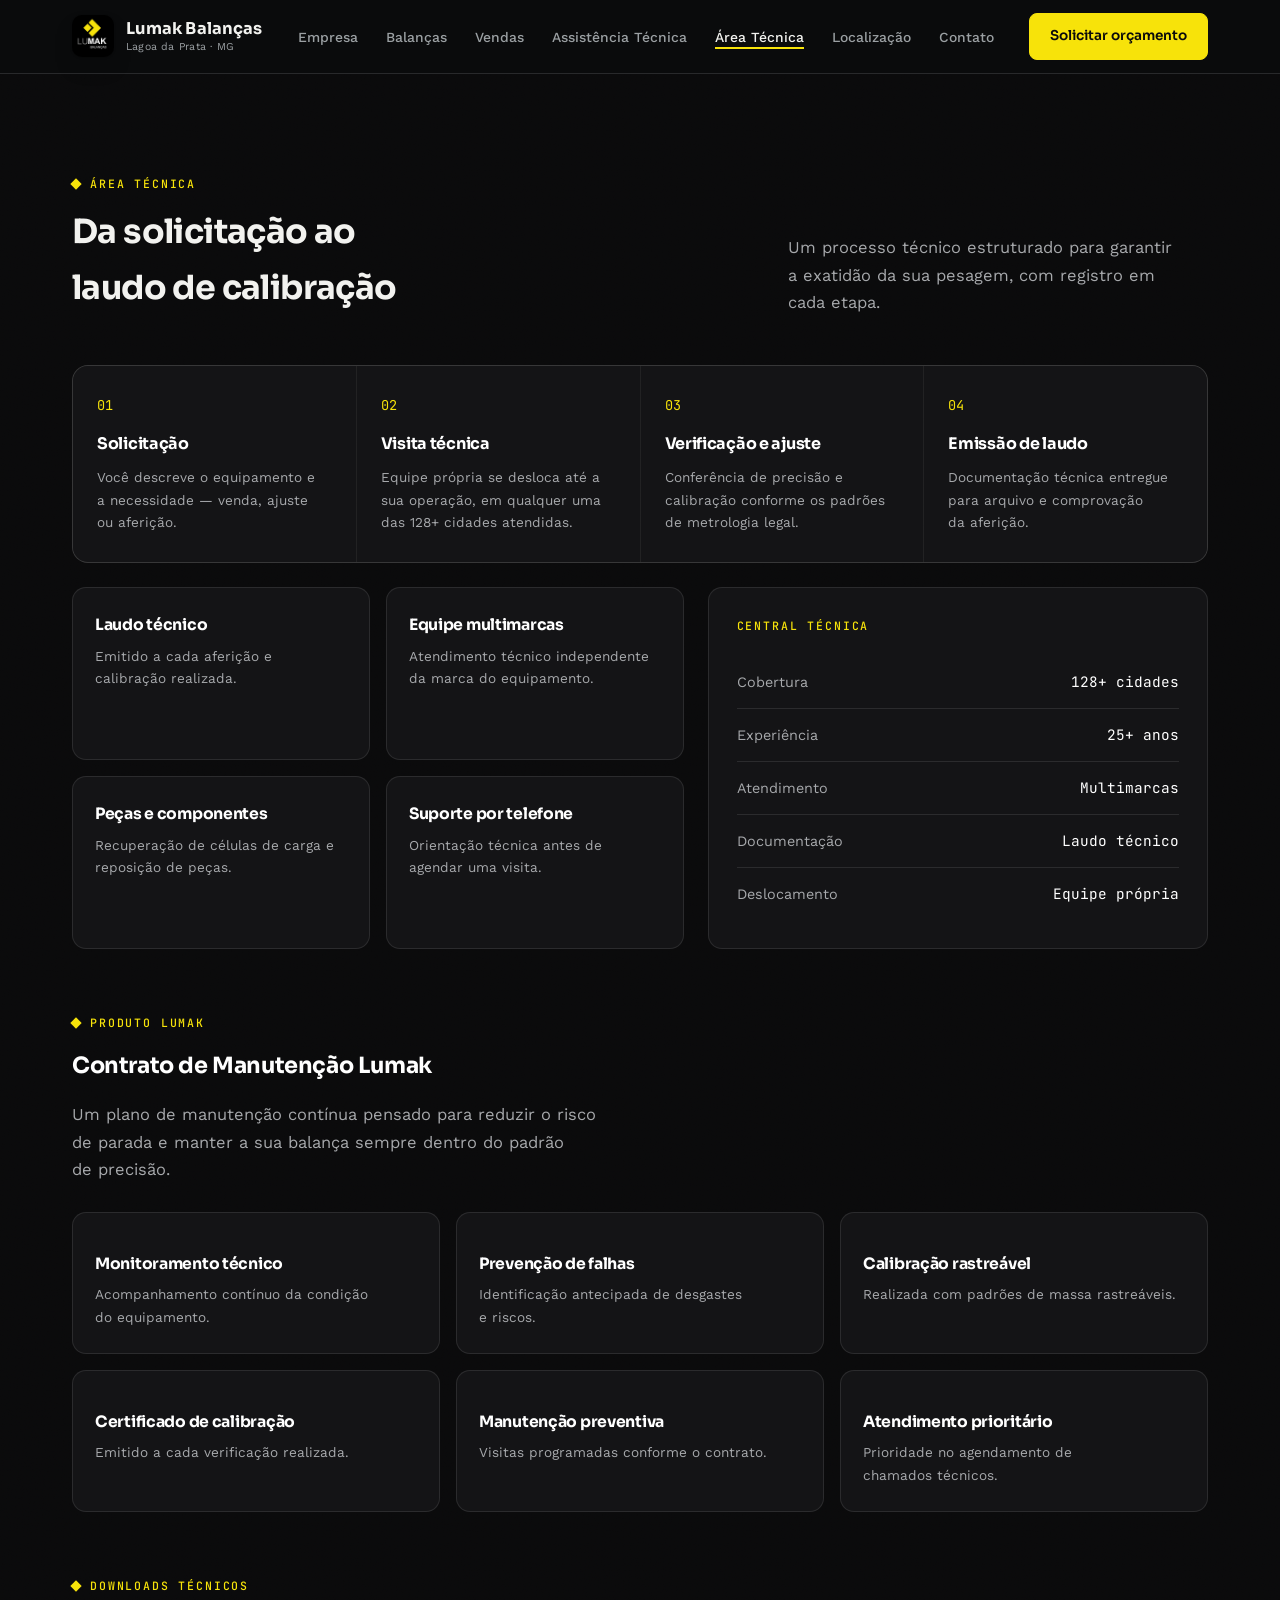
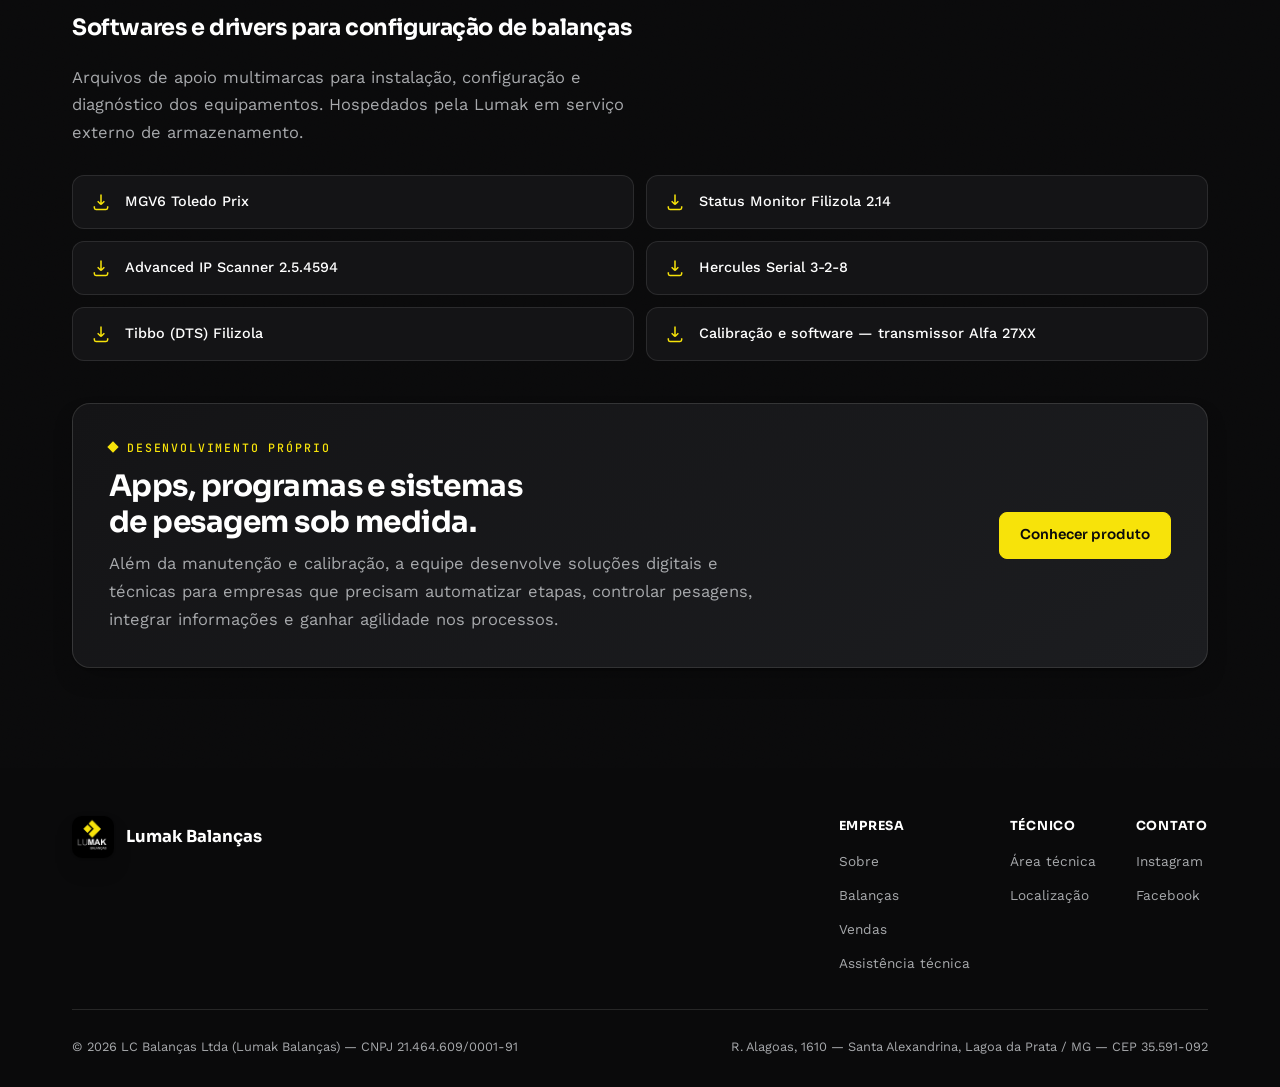
==== commit f59b59db: "Atualiza site com dados e fotos reais da Lumak Balanças - Substitui fotos de banco de imagens por fo" ====
--- a/area-tecnica.html
+++ b/area-tecnica.html
@@ -91,6 +91,38 @@
         </div>
       </div>
 
+      <div class="reveal tech-product">
+        <div class="eyebrow on-black"><span class="chip"></span>Downloads técnicos</div>
+        <h3>Softwares e drivers para configuração de balanças</h3>
+        <p>Arquivos de apoio multimarcas para instalação, configuração e diagnóstico dos equipamentos. Hospedados pela Lumak em serviço externo de armazenamento.</p>
+        <div class="download-list stagger">
+          <a class="download-item reveal" style="--i:0" href="https://mega.nz/file/1kxFDRIC#_6IoHgt5kBxZEE-uHabMHApqiLlhkmWMSo2Dogw7yQA" target="_blank" rel="noopener noreferrer">
+            <svg viewBox="0 0 24 24" fill="none" stroke="currentColor" stroke-width="1.8"><path d="M12 3v12m0 0l-4-4m4 4l4-4M4 17v2a2 2 0 002 2h12a2 2 0 002-2v-2"/></svg>
+            <span>MGV6 Toledo Prix</span>
+          </a>
+          <a class="download-item reveal" style="--i:1" href="https://mega.nz/file/4tJjUbxC#poYjXl3mHcEbBPT6x9ePfZGEaIK-Xi32NSVVB8ysdok" target="_blank" rel="noopener noreferrer">
+            <svg viewBox="0 0 24 24" fill="none" stroke="currentColor" stroke-width="1.8"><path d="M12 3v12m0 0l-4-4m4 4l4-4M4 17v2a2 2 0 002 2h12a2 2 0 002-2v-2"/></svg>
+            <span>Status Monitor Filizola 2.14</span>
+          </a>
+          <a class="download-item reveal" style="--i:2" href="https://mega.nz/file/0hw0STBI#MTEdEgqLmZpaQmucTwFN6NSke1utsoxnUjHym4plHaI" target="_blank" rel="noopener noreferrer">
+            <svg viewBox="0 0 24 24" fill="none" stroke="currentColor" stroke-width="1.8"><path d="M12 3v12m0 0l-4-4m4 4l4-4M4 17v2a2 2 0 002 2h12a2 2 0 002-2v-2"/></svg>
+            <span>Advanced IP Scanner 2.5.4594</span>
+          </a>
+          <a class="download-item reveal" style="--i:3" href="https://mega.nz/file/cwozSbYQ#NcLgQG64o3DzK7thlKTNy3O-KtgAXj7LQVRtMen9Gak" target="_blank" rel="noopener noreferrer">
+            <svg viewBox="0 0 24 24" fill="none" stroke="currentColor" stroke-width="1.8"><path d="M12 3v12m0 0l-4-4m4 4l4-4M4 17v2a2 2 0 002 2h12a2 2 0 002-2v-2"/></svg>
+            <span>Hercules Serial 3-2-8</span>
+          </a>
+          <a class="download-item reveal" style="--i:4" href="https://mega.nz/file/Zl4jyBrB#75a4FKvymyH2YHBoMZ_TxxKncN2p8p_g-Z2LybkGdfA" target="_blank" rel="noopener noreferrer">
+            <svg viewBox="0 0 24 24" fill="none" stroke="currentColor" stroke-width="1.8"><path d="M12 3v12m0 0l-4-4m4 4l4-4M4 17v2a2 2 0 002 2h12a2 2 0 002-2v-2"/></svg>
+            <span>Tibbo (DTS) Filizola</span>
+          </a>
+          <a class="download-item reveal" style="--i:5" href="https://mega.nz/folder/9xJRwDSZ#jATyN2la6mbUWUJjUywwyg" target="_blank" rel="noopener noreferrer">
+            <svg viewBox="0 0 24 24" fill="none" stroke="currentColor" stroke-width="1.8"><path d="M12 3v12m0 0l-4-4m4 4l4-4M4 17v2a2 2 0 002 2h12a2 2 0 002-2v-2"/></svg>
+            <span>Calibração e software — transmissor Alfa 27XX</span>
+          </a>
+        </div>
+      </div>
+
       <div class="reveal tech-product custom-callout on-dark">
         <div>
           <div class="eyebrow on-black"><span class="chip"></span>Desenvolvimento próprio</div>
--- a/assets/css/style.css
+++ b/assets/css/style.css
@@ -242,6 +242,22 @@
   .difference-list p{ color:var(--muted); font-size:0.9rem; line-height:1.55; margin:0; }
   .company-product{ background:var(--bg); padding-top:0; }
 
+  .numbers-strip{ display:grid; grid-template-columns:repeat(3,1fr); gap:1px; background:var(--line); border:1px solid var(--line); border-radius:16px; overflow:hidden; margin-top:36px; }
+  .numbers-strip div{ background:var(--surface); padding:32px 28px; text-align:center; }
+  .numbers-strip strong{ display:block; font-family:"Sora"; font-size:2.4rem; color:var(--yellow-ink); line-height:1; }
+  .numbers-strip span{ display:block; color:var(--muted); font-size:0.88rem; margin-top:10px; }
+
+  .mv-grid{ display:grid; grid-template-columns:1fr 1fr; gap:20px; margin-top:36px; }
+  .mv-card{ background:var(--surface); border:1px solid var(--line); border-radius:16px; padding:30px 28px; }
+  .mv-card .eyebrow{ margin-bottom:14px; }
+  .mv-card p{ color:var(--muted); font-size:0.98rem; line-height:1.65; margin:0; }
+
+  .values-list{ border-top:1px solid var(--line); margin-top:36px; }
+  .values-list > div{ display:grid; grid-template-columns:42px 1fr; gap:18px; align-items:start; padding:20px 0; border-bottom:1px solid var(--line); }
+  .values-list span{ font-family:"JetBrains Mono"; color:var(--yellow-ink); font-size:0.78rem; }
+  .values-list strong{ font-family:"Sora"; font-size:1rem; display:block; margin-bottom:4px; }
+  .values-list p{ color:var(--muted); font-size:0.9rem; line-height:1.55; margin:0; }
+
   .product-grid{ display:grid; grid-template-columns:repeat(5,1fr); gap:16px; }
   .product-card{ background:var(--surface); border:1px solid var(--line); border-radius:16px; padding:26px 22px 24px; display:flex; flex-direction:column; gap:14px; min-height:216px; transition:transform .3s cubic-bezier(.16,.8,.24,1), box-shadow .3s ease, border-color .3s ease; }
   .product-card:hover{ transform:translateY(-5px); box-shadow:var(--shadow-lg); border-color:transparent; }
@@ -372,6 +388,12 @@
   .panel-grid{ display:grid; grid-template-columns:1.1fr 0.9fr; gap:24px; margin-top:24px; }
   .info-cards{ display:grid; grid-template-columns:1fr 1fr; gap:16px; }
   .info-cards-3{ display:grid; grid-template-columns:repeat(3,1fr); gap:16px; }
+
+  .download-list{ display:grid; grid-template-columns:1fr 1fr; gap:12px; margin-top:26px; }
+  .download-item{ display:flex; align-items:center; gap:14px; background:var(--brand-black-2); border:1px solid rgba(242,242,239,0.1); border-radius:12px; padding:16px 18px; text-decoration:none; color:#fff; transition:border-color .2s ease, transform .2s ease; }
+  .download-item:hover{ border-color:rgba(247,227,10,0.45); transform:translateY(-2px); }
+  .download-item svg{ width:20px; height:20px; color:var(--brand-yellow); flex:none; }
+  .download-item span{ font-size:0.9rem; font-weight:500; line-height:1.35; }
   .info-card{ background:var(--brand-black-2); border:1px solid rgba(242,242,239,0.1); border-radius:14px; padding:24px 22px; transition:border-color .3s ease, background .3s ease; }
   .info-card:hover{ border-color:rgba(247,227,10,0.4); background:var(--brand-black-3); }
   .info-card h3{ color:#fff; font-size:0.98rem; margin-bottom:6px; font-family:"Sora"; }
@@ -470,6 +492,9 @@
     .company-hero{ padding-top:64px; }
     .company-figure, .company-figure img{ min-height:320px; }
     .company-metrics{ grid-template-columns:repeat(2,1fr); }
+    .numbers-strip{ grid-template-columns:1fr; }
+    .mv-grid{ grid-template-columns:1fr; }
+    .values-list > div{ grid-template-columns:32px 1fr; }
     .company-metrics > div:nth-child(3){ border-left:none; }
     .support-hero{ padding-top:64px; }
     .support-panel, .support-panel img{ min-height:320px; }
@@ -495,6 +520,7 @@
     .steps{ grid-template-columns:1fr 1fr; }
     .info-cards{ grid-template-columns:1fr; }
     .info-cards-3{ grid-template-columns:1fr; }
+    .download-list{ grid-template-columns:1fr; }
   }
 
   @media (max-width: 560px){
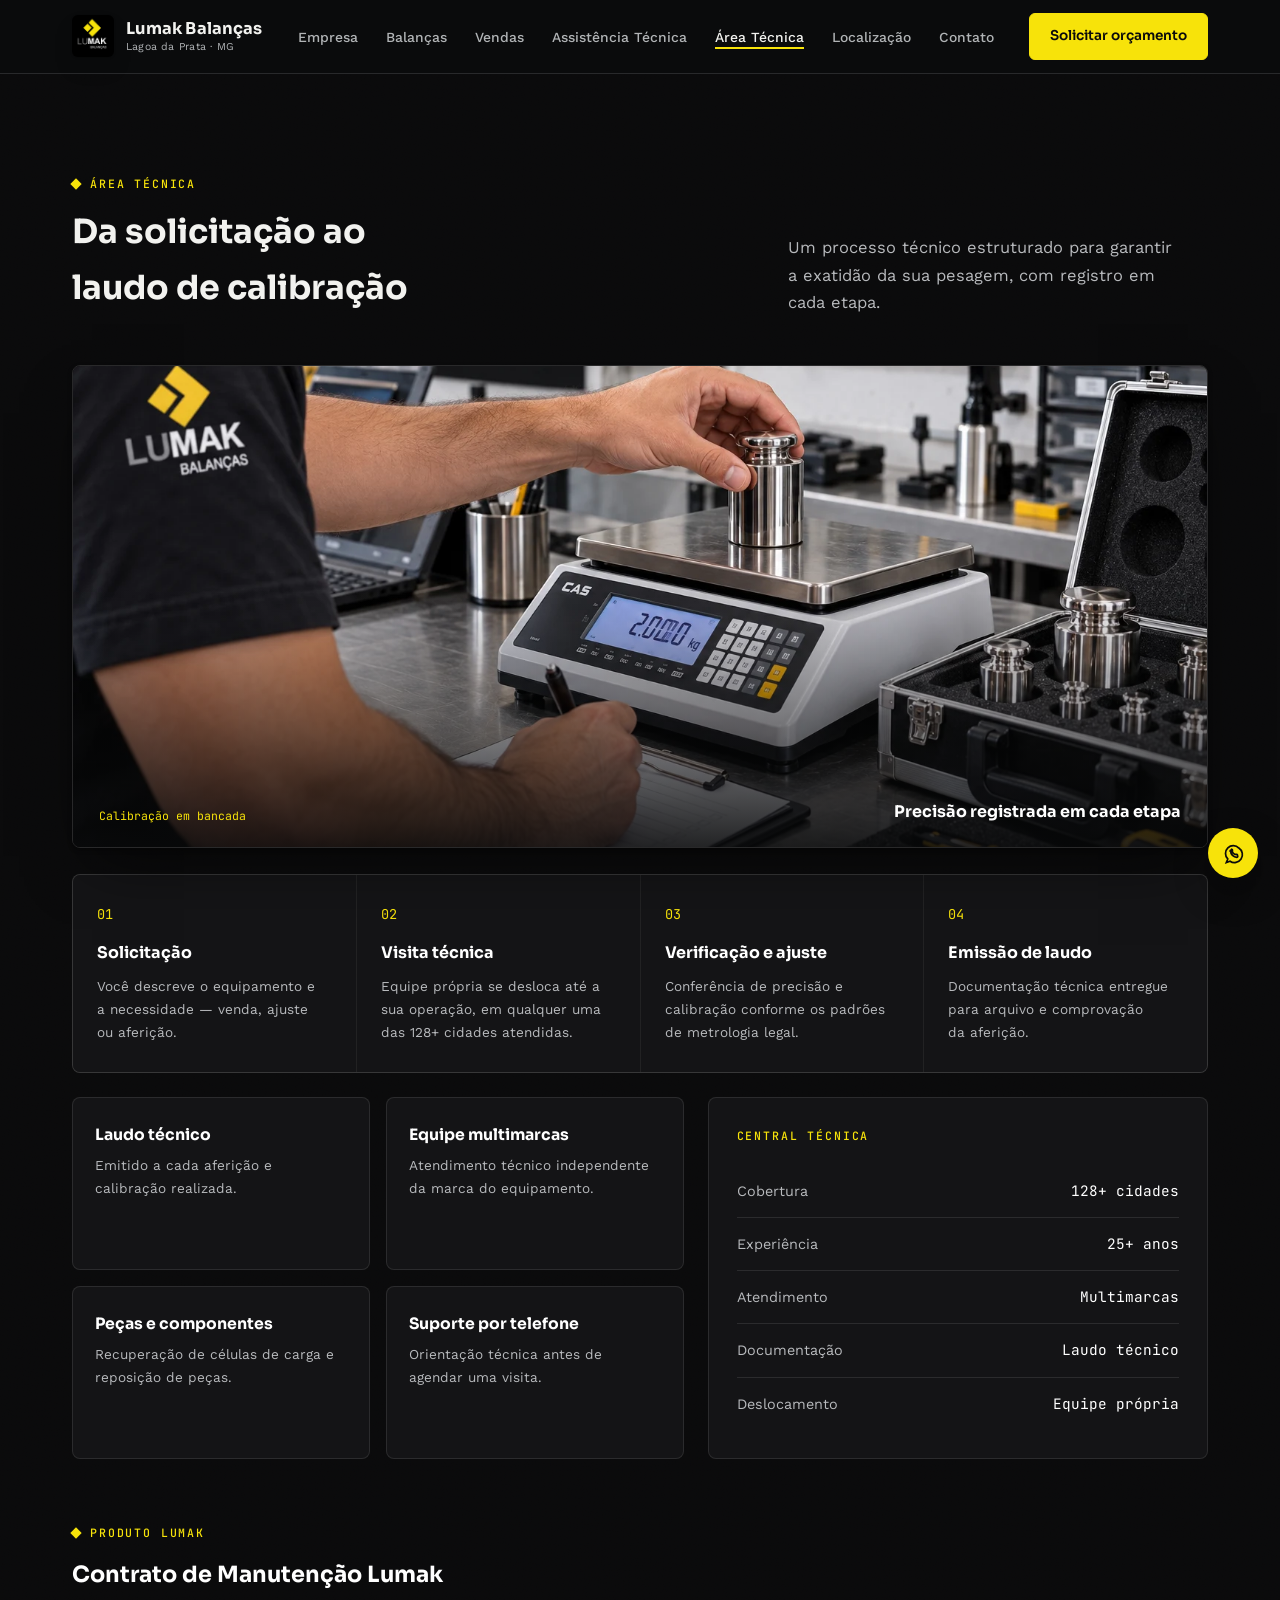
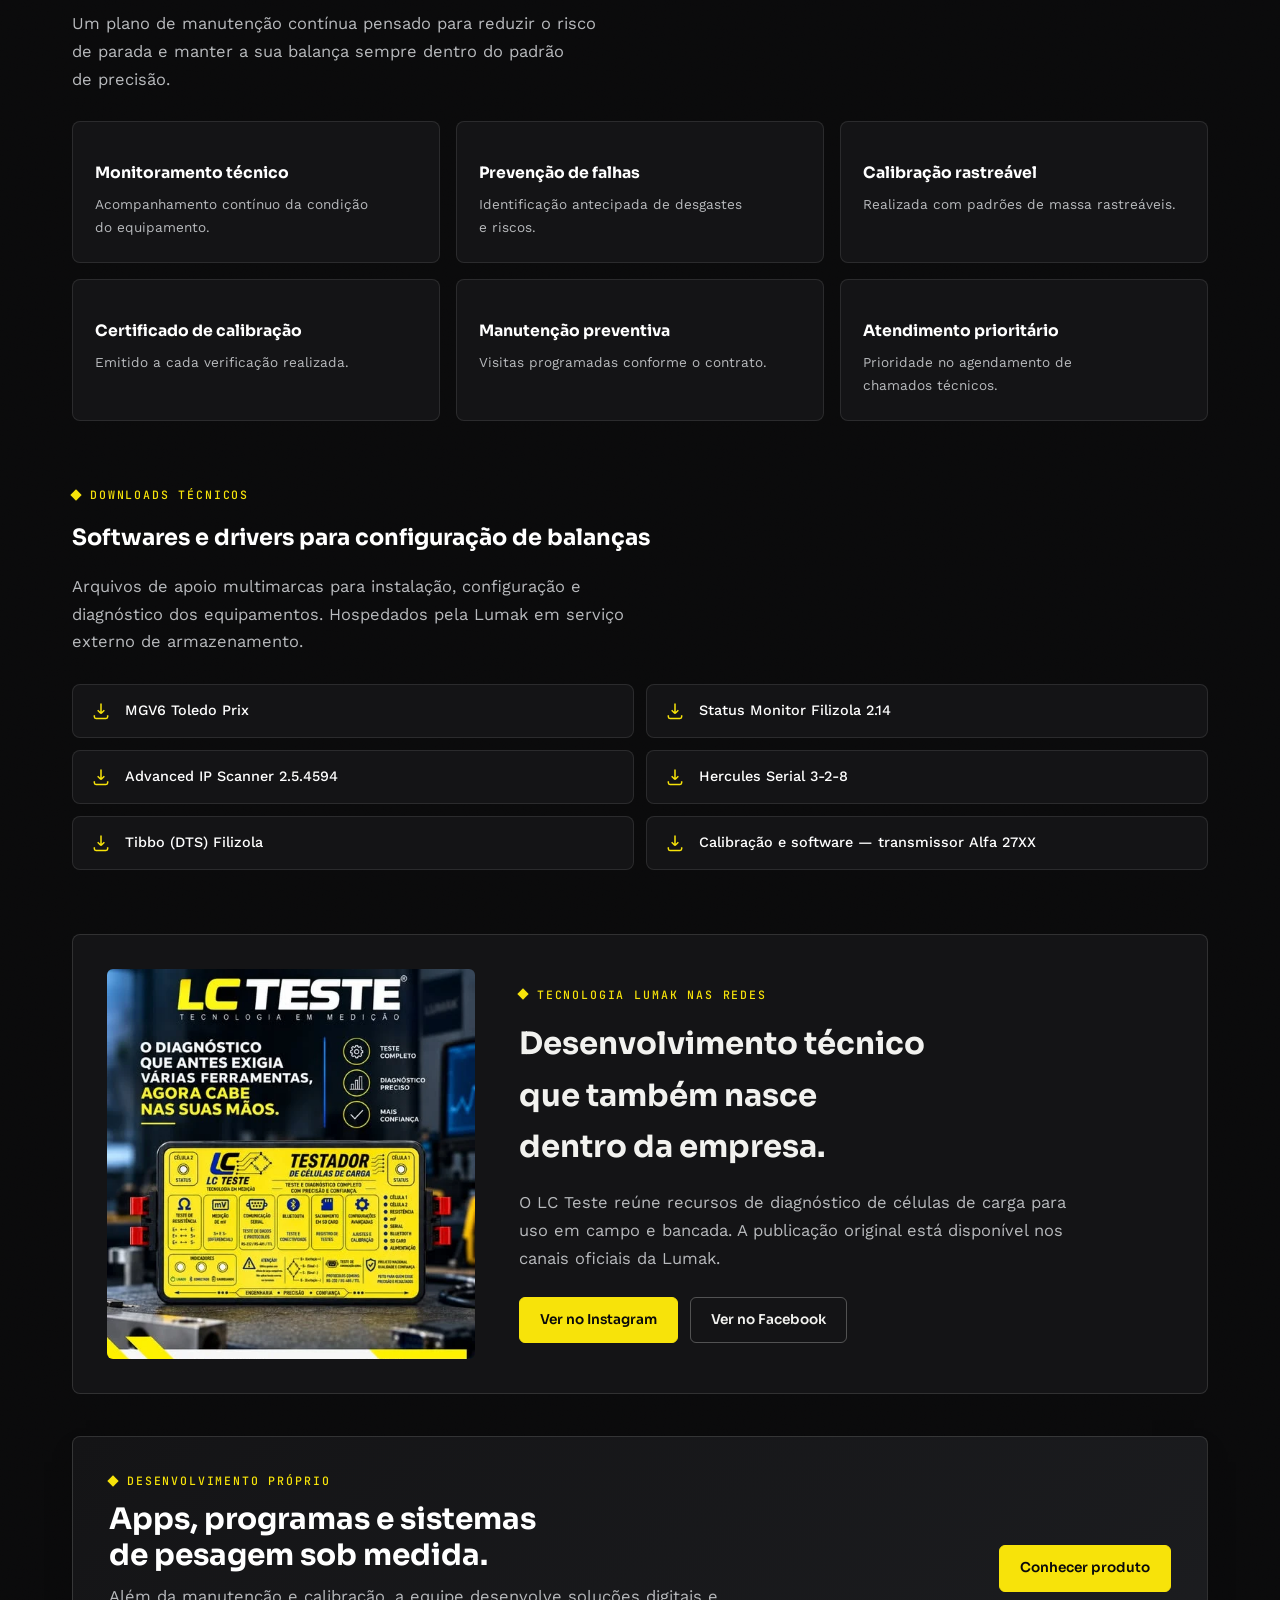
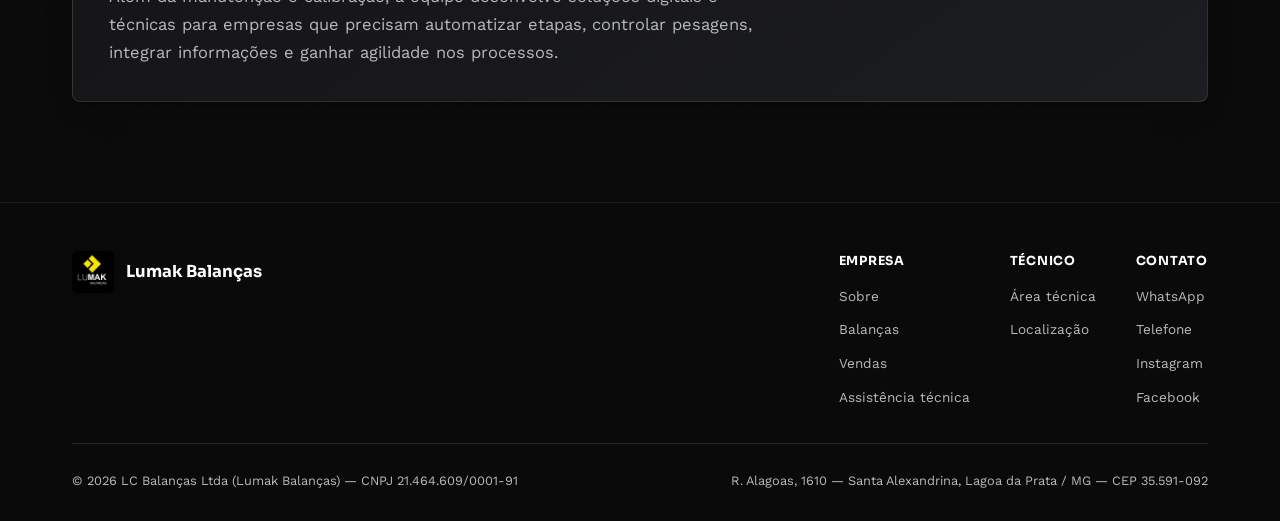
==== commit b3e45fda: "Redesenha home e páginas com fotografia real gerada e nova seção regional Substitui o mark abstrato " ====
--- a/area-tecnica.html
+++ b/area-tecnica.html
@@ -54,6 +54,10 @@
         </div>
         <p>Um processo técnico estruturado para garantir a exatidão da sua pesagem, com registro em cada etapa.</p>
       </div>
+      <figure class="technical-hero-photo reveal">
+        <img src="assets/geradas/area-tecnica-calibracao.webp" alt="Procedimento técnico de calibração com pesos padrão na oficina Lumak">
+        <figcaption><span>Calibração em bancada</span><strong>Precisão registrada em cada etapa</strong></figcaption>
+      </figure>
       <div class="steps stagger">
         <div class="step reveal" style="--i:0"><div class="step-num mono">01</div><h3>Solicitação</h3><p>Você descreve o equipamento e a necessidade — venda, ajuste ou aferição.</p></div>
         <div class="step reveal" style="--i:1"><div class="step-num mono">02</div><h3>Visita técnica</h3><p>Equipe própria se desloca até a sua operação, em qualquer uma das 128+ cidades atendidas.</p></div>
@@ -123,6 +127,19 @@
         </div>
       </div>
 
+      <div class="tech-social-proof reveal">
+        <img src="assets/geradas/social-lc-teste-instagram.webp" alt="Publicação real da Lumak apresentando o LC Teste">
+        <div>
+          <div class="eyebrow on-black"><span class="chip"></span>Tecnologia Lumak nas redes</div>
+          <h3>Desenvolvimento técnico que também nasce dentro da empresa.</h3>
+          <p>O LC Teste reúne recursos de diagnóstico de células de carga para uso em campo e bancada. A publicação original está disponível nos canais oficiais da Lumak.</p>
+          <div class="social-actions">
+            <a class="btn btn-yellow" href="https://www.instagram.com/lumakbalancas/" target="_blank" rel="noopener">Ver no Instagram</a>
+            <a class="btn btn-ghost-invert" href="https://www.facebook.com/lumakbalancas/" target="_blank" rel="noopener">Ver no Facebook</a>
+          </div>
+        </div>
+      </div>
+
       <div class="reveal tech-product custom-callout on-dark">
         <div>
           <div class="eyebrow on-black"><span class="chip"></span>Desenvolvimento próprio</div>
@@ -144,7 +161,7 @@
       <div class="foot-links">
         <div><strong>Empresa</strong><a href="empresa.html">Sobre</a><a href="balancas.html">Balanças</a><a href="vendas.html">Vendas</a><a href="assistencia-tecnica.html">Assistência técnica</a></div>
         <div><strong>Técnico</strong><a href="area-tecnica.html">Área técnica</a><a href="localizacao.html">Localização</a></div>
-        <div><strong>Contato</strong><a href="https://www.instagram.com/lumakbalancas/" target="_blank" rel="noopener">Instagram</a><a href="https://www.facebook.com/lumakbalancas/" target="_blank" rel="noopener">Facebook</a></div>
+        <div><strong>Contato</strong><a href="https://wa.me/5537999948194" target="_blank" rel="noopener">WhatsApp</a><a href="tel:+553732616321">Telefone</a><a href="https://www.instagram.com/lumakbalancas/" target="_blank" rel="noopener">Instagram</a><a href="https://www.facebook.com/lumakbalancas/" target="_blank" rel="noopener">Facebook</a></div>
       </div>
     </div>
     <div class="foot-row">
--- a/assets/css/style.css
+++ b/assets/css/style.css
@@ -2,7 +2,7 @@
     --bg:#0B0C0D;
     --surface:#151618;
     --ink:#F2F2EF;
-    --muted:#9BA0A3;
+    --muted:#B1B4B6;
     --line:#28292B;
     --yellow-ink:#F7E30A;
     --brand-black:#0A0A0B;
@@ -10,7 +10,7 @@
     --brand-black-3:#1C1D20;
     --brand-yellow:#F7E30A;
     --on-black:#F2F2EF;
-    --on-black-muted:#A7A9AC;
+    --on-black-muted:#B8BABD;
     --ok:#6FC796;
     --shadow: 0 1px 2px rgba(0,0,0,0.3), 0 12px 28px -14px rgba(0,0,0,0.5);
     --shadow-lg: 0 2px 4px rgba(0,0,0,0.35), 0 28px 60px -20px rgba(0,0,0,0.6);
@@ -20,7 +20,7 @@
   *{box-sizing:border-box;}
   html{ scroll-behavior:smooth; }
   body{ margin:0; background:var(--bg); color:var(--ink); font-family:"Work Sans",Arial,sans-serif; font-size:16.5px; line-height:1.68; -webkit-font-smoothing:antialiased; text-rendering:optimizeLegibility; }
-  h1,h2,h3{ font-family:"Sora",Arial,sans-serif; font-weight:700; margin:0; text-wrap:balance; letter-spacing:-0.018em; }
+  h1,h2,h3{ font-family:"Sora",Arial,sans-serif; font-weight:700; margin:0; text-wrap:balance; letter-spacing:0; }
   p{ text-wrap:pretty; }
   a{ color:inherit; }
   img{ max-width:100%; display:block; }
@@ -569,3 +569,720 @@
     .custom-callout .btn{ width:100%; justify-content:center; }
     .cta-panel .btn{ width:100%; justify-content:center; }
   }
+
+  /* Home regional - conceito lumak-home-empresa-regiao */
+  .home-region .region-site-header{
+    position:absolute;
+    inset:0 0 auto;
+    z-index:60;
+    background:rgba(8,9,10,0.34);
+    border-bottom:1px solid rgba(255,255,255,0.08);
+    backdrop-filter:none;
+  }
+  .home-region{ overflow-x:hidden; }
+  .home-region .region-site-header .nav-row{ max-width:1400px; min-height:92px; padding:16px 42px; }
+  .home-region .region-site-header .brand{ gap:14px; }
+  .home-region .region-site-header .logo-badge{ width:56px; height:56px; border-radius:0; box-shadow:none; }
+  .home-region .region-site-header .brand-text{ color:#fff; font-size:1.2rem; text-transform:uppercase; letter-spacing:0; }
+  .home-region .region-site-header .brand-text small{ display:none; }
+  .home-region .region-site-header nav ul{ gap:24px; }
+  .home-region .region-site-header nav a{ color:#fff; font-size:0.82rem; text-shadow:0 1px 12px rgba(0,0,0,0.45); }
+  .home-region .region-site-header nav a:hover{ color:var(--brand-yellow); }
+  .region-search{
+    width:42px;
+    height:42px;
+    flex:none;
+    display:grid;
+    place-items:center;
+    color:var(--brand-black);
+    background:var(--brand-yellow);
+    text-decoration:none;
+  }
+  .region-search svg{ width:21px; height:21px; fill:none; stroke:currentColor; stroke-width:1.8; }
+
+  .region-hero{
+    position:relative;
+    min-height:720px;
+    padding:0;
+    overflow:hidden;
+    color:#fff;
+    background:#111;
+  }
+  .region-hero-photo{
+    position:absolute;
+    inset:0;
+    background-image:url("../geradas/lumak-home-empresa-regiao.png");
+    background-repeat:no-repeat;
+    background-size:165% auto;
+    background-position:100% 20%;
+    transform:scale(1.015);
+  }
+  .region-hero-photo::after{
+    content:"";
+    position:absolute;
+    inset:0;
+    background:linear-gradient(90deg, rgba(3,4,4,0.9) 0%, rgba(3,4,4,0.78) 25%, rgba(3,4,4,0.34) 48%, rgba(3,4,4,0.06) 75%);
+  }
+  .region-hero-inner{
+    position:relative;
+    z-index:2;
+    min-height:720px;
+    display:flex;
+    align-items:center;
+    padding-top:80px;
+    padding-bottom:112px;
+  }
+  .region-hero-copy{ width:min(680px, 55vw); }
+  .region-kicker{
+    display:inline-block;
+    font-family:"Sora",Arial,sans-serif;
+    font-size:1rem;
+    font-weight:500;
+    padding-bottom:11px;
+    border-bottom:3px solid var(--brand-yellow);
+    margin-bottom:25px;
+  }
+  .region-kicker strong{ color:var(--brand-yellow); }
+  .region-hero h1{
+    color:#fff;
+    font-size:clamp(3.1rem,5.3vw,4.75rem);
+    line-height:0.99;
+    letter-spacing:0;
+    max-width:none;
+  }
+  .region-hero h1 span{ color:var(--brand-yellow); }
+  .region-hero-copy > p{
+    color:#fff;
+    font-size:clamp(1rem,1.45vw,1.2rem);
+    line-height:1.45;
+    margin:22px 0 0;
+    text-shadow:0 2px 16px rgba(0,0,0,0.48);
+  }
+  .region-actions{ display:flex; flex-wrap:wrap; gap:12px; margin-top:25px; }
+  .region-actions .btn{ min-height:50px; padding:12px 20px; border-radius:0; justify-content:space-between; }
+  .region-actions .btn span{ margin-left:12px; font-size:1.15rem; }
+  .region-actions .btn-ghost-invert{ background:rgba(5,6,7,0.34); border-color:#fff; }
+
+  .region-trust{
+    position:absolute;
+    z-index:3;
+    inset:auto 0 0;
+    min-height:104px;
+    display:flex;
+    align-items:center;
+    background:rgba(7,8,9,0.9);
+    border-top:1px solid rgba(255,255,255,0.12);
+  }
+  .region-trust-grid{
+    width:100%;
+    display:grid;
+    grid-template-columns:2.1fr repeat(3,1fr);
+    align-items:center;
+    padding-top:17px;
+    padding-bottom:17px;
+  }
+  .region-trust-grid > strong{
+    min-height:60px;
+    display:flex;
+    align-items:center;
+    padding-left:20px;
+    border-left:3px solid var(--brand-yellow);
+    font-family:"Sora",Arial,sans-serif;
+    font-size:1.16rem;
+    line-height:1.25;
+    letter-spacing:0;
+  }
+  .region-trust-item{
+    min-height:60px;
+    display:flex;
+    align-items:center;
+    gap:12px;
+    padding:0 18px;
+    border-left:1px solid rgba(255,255,255,0.2);
+  }
+  .region-trust-item svg{ width:32px; height:32px; flex:none; fill:none; stroke:var(--brand-yellow); stroke-width:1.6; stroke-linecap:round; stroke-linejoin:round; }
+  .region-trust-item span{ color:#fff; font-size:0.75rem; line-height:1.3; }
+
+  .region-reach{
+    padding:0;
+    color:#111;
+    background:#f2f2ef;
+    border-bottom:1px solid #d9d9d4;
+  }
+  .region-reach-grid{
+    min-height:400px;
+    display:grid;
+    grid-template-columns:0.72fr 1.28fr;
+    gap:52px;
+    padding-top:46px;
+    padding-bottom:46px;
+  }
+  .region-map{
+    position:relative;
+    min-height:306px;
+    display:grid;
+    grid-template-columns:0.55fr 1.45fr;
+    align-items:center;
+    border-right:1px solid #d6d6d0;
+    padding-right:34px;
+  }
+  .region-map > p{
+    position:relative;
+    z-index:2;
+    margin:0;
+    font-family:"Sora",Arial,sans-serif;
+    font-size:0.82rem;
+    line-height:1.45;
+    text-transform:uppercase;
+  }
+  .region-map-shape{
+    position:relative;
+    width:100%;
+    min-height:280px;
+  }
+  .region-map-shape::before{
+    content:"";
+    position:absolute;
+    inset:20px 10px 10px 0;
+    background:#f2dd16;
+    clip-path:polygon(45% 0,57% 12%,73% 8%,79% 25%,96% 38%,84% 53%,89% 72%,69% 78%,57% 100%,40% 85%,19% 92%,22% 69%,5% 55%,14% 36%,7% 20%,28% 16%);
+  }
+  .region-map-shape > strong{
+    position:absolute;
+    inset:50% auto auto 48%;
+    transform:translate(-50%,-50%);
+    color:rgba(0,0,0,0.11);
+    font-family:"Sora",Arial,sans-serif;
+    font-size:4.5rem;
+    line-height:1;
+  }
+  .map-city{
+    position:absolute;
+    z-index:2;
+    white-space:nowrap;
+    font-size:0.67rem;
+    font-weight:600;
+    line-height:1;
+  }
+  .map-city::before{ content:""; display:inline-block; width:7px; height:7px; margin-right:5px; border-radius:50%; background:#111; }
+  .map-city-main{ left:24%; top:48%; font-size:0.78rem; }
+  .map-city-main::before{ width:13px; height:13px; background:var(--brand-yellow); border:4px solid #111; vertical-align:-4px; }
+  .map-city-para{ left:48%; top:17%; }
+  .map-city-divinopolis{ left:0; top:67%; }
+  .map-city-campo{ left:40%; bottom:4%; }
+
+  .region-solutions{ display:flex; flex-direction:column; justify-content:center; min-width:0; }
+  .region-solutions-head{ display:flex; align-items:flex-end; justify-content:space-between; gap:24px; margin-bottom:24px; }
+  .region-solutions-head .eyebrow{ color:#222; }
+  .region-solutions-head h2{
+    color:#111;
+    font-size:clamp(1.65rem,2.5vw,2.2rem);
+    line-height:1.12;
+    letter-spacing:0;
+    margin-top:9px;
+  }
+  .region-solutions-head > p{
+    margin:0;
+    padding-left:16px;
+    border-left:3px solid var(--brand-yellow);
+    font-family:"Sora",Arial,sans-serif;
+    text-transform:uppercase;
+    font-size:0.68rem;
+    line-height:1.45;
+    text-align:right;
+  }
+  .region-segment-grid{ display:grid; grid-template-columns:repeat(4,minmax(0,1fr)); gap:12px; }
+  .region-segment{ min-width:0; color:#111; text-decoration:none; background:#fff; border-bottom:3px solid var(--brand-yellow); overflow:hidden; }
+  .region-segment img{ width:100%; aspect-ratio:1.9/1; object-fit:cover; filter:saturate(0.86) contrast(1.03); transition:transform .35s ease; }
+  .region-segment:hover img{ transform:scale(1.04); }
+  .region-segment strong{ display:block; padding:12px 12px 2px; font-family:"Sora",Arial,sans-serif; font-size:0.85rem; }
+  .region-segment span{ display:block; min-height:48px; padding:0 12px 12px; color:#4e4e4b; font-size:0.68rem; line-height:1.35; }
+
+  @media (max-width: 1100px){
+    .home-region .region-site-header nav ul{ gap:15px; }
+    .home-region .region-site-header nav a{ font-size:0.75rem; }
+    .region-trust-grid{ grid-template-columns:1.7fr repeat(3,1fr); }
+    .region-trust-grid > strong{ font-size:1rem; }
+    .region-trust-item{ padding:0 12px; }
+    .region-reach-grid{ grid-template-columns:0.65fr 1.35fr; gap:32px; }
+  }
+
+  @media (max-width: 900px){
+    .home-region .region-site-header{ background:rgba(7,8,9,0.92); }
+    .home-region .region-site-header .nav-row{ min-height:78px; padding:11px 28px; }
+    .home-region .region-site-header .logo-badge{ width:48px; height:48px; }
+    .home-region .region-site-header .mobile-panel{ position:absolute; top:100%; left:0; right:0; background:#0b0c0d; }
+    .home-region .region-site-header .region-search{ display:none; }
+    .region-hero{ min-height:0; }
+    .region-hero-photo{ background-size:auto 180%; background-position:64% 10%; }
+    .region-hero-photo::after{ background:rgba(3,4,4,0.58); }
+    .region-hero-inner{ min-height:690px; padding-top:122px; padding-bottom:190px; align-items:flex-start; }
+    .region-hero-copy{ width:min(580px, 88vw); }
+    .region-hero h1{ font-size:clamp(2.9rem,8.4vw,4.35rem); }
+    .region-trust-grid{ grid-template-columns:1fr 1fr; gap:0; }
+    .region-trust-grid > strong{ grid-column:1/-1; min-height:48px; margin-bottom:12px; }
+    .region-trust-item{ border-left:none; border-top:1px solid rgba(255,255,255,0.16); padding-top:14px; padding-bottom:8px; }
+    .region-trust-item:last-child{ grid-column:1/-1; }
+    .region-reach-grid{ grid-template-columns:1fr; gap:34px; }
+    .region-map{ border-right:0; border-bottom:1px solid #d6d6d0; padding:0 0 34px; }
+  }
+
+  @media (max-width: 620px){
+    .home-region .region-site-header .brand-text{ font-size:1rem; }
+    .region-hero-photo{ background-size:auto 180%; background-position:63% 10%; }
+    .region-hero-photo::after{ background:linear-gradient(90deg, rgba(3,4,4,0.88), rgba(3,4,4,0.43)); }
+    .region-hero-inner{ min-height:670px; padding-top:120px; padding-bottom:208px; }
+    .region-hero-copy{ width:100%; max-width:100%; min-width:0; overflow:hidden; }
+    .region-kicker{ font-size:0.85rem; margin-bottom:20px; }
+    .region-hero h1{ width:100%; max-width:100%; font-size:clamp(2.1rem,10.8vw,2.8rem); overflow-wrap:normal; }
+    .region-hero-copy > p{ width:100%; max-width:100%; font-size:0.92rem; overflow-wrap:anywhere; }
+    .region-hero-copy > p br{ display:none; }
+    .region-actions{ width:100%; max-width:100%; flex-direction:column; align-items:stretch; }
+    .region-actions .btn{ width:100%; max-width:100%; min-width:0; white-space:normal; font-size:0.78rem; box-sizing:border-box; }
+    .region-actions .btn span{ flex:none; }
+    .region-trust{ position:relative; }
+    .region-trust-grid{ grid-template-columns:1fr; padding-top:20px; padding-bottom:20px; }
+    .region-trust-grid > strong, .region-trust-item:last-child{ grid-column:auto; }
+    .region-trust-grid > strong{ font-size:1rem; margin-bottom:8px; }
+    .region-trust-item{ min-height:66px; padding-left:4px; }
+    .region-reach-grid{ padding-top:54px; padding-bottom:54px; }
+    .region-map{ grid-template-columns:1fr; }
+    .region-map > p{ margin-bottom:12px; }
+    .region-map-shape{ min-height:260px; }
+    .region-solutions-head{ align-items:flex-start; flex-direction:column; }
+    .region-solutions-head > p{ text-align:left; }
+    .region-segment-grid{ grid-template-columns:1fr 1fr; }
+  }
+
+  @media (max-width: 400px){
+    .home-region .region-site-header .brand-text{ max-width:120px; font-size:0.9rem; }
+    .region-hero h1{ font-size:2.05rem; }
+    .region-segment-grid{ grid-template-columns:1fr; }
+  }
+
+  /* Professional visual refresh */
+  .btn,
+  .navtoggle,
+  .logo-badge,
+  .icon-tile{ border-radius:6px; }
+
+  .solution-card,
+  .mini-product,
+  .review-card,
+  .custom-callout,
+  .cta-panel,
+  .company-figure,
+  .company-readout,
+  .process-line,
+  .company-photo,
+  .numbers-strip,
+  .mv-card,
+  .product-card,
+  .product-thumb,
+  .service-feature,
+  .support-panel,
+  .equipment-photo,
+  .equipment-list div,
+  .tech-form-wrap,
+  .steps,
+  .info-card,
+  .readout-panel,
+  .download-item,
+  .sale-card,
+  .featured-card,
+  .featured-photo,
+  .sale-cta,
+  .contact-card{ border-radius:8px; }
+
+  .product-thumb,
+  .featured-photo{ border-bottom-left-radius:0; border-bottom-right-radius:0; }
+
+  .home-region .region-site-header{
+    position:absolute;
+    background:rgba(8,9,10,0.76);
+    border-bottom:1px solid rgba(255,255,255,0.1);
+    backdrop-filter:blur(12px);
+  }
+  .home-region .region-site-header .nav-row{
+    max-width:1200px;
+    min-height:auto;
+    padding:13px 32px;
+  }
+  .home-region .region-site-header .brand{ gap:12px; }
+  .home-region .region-site-header .logo-badge{ width:42px; height:42px; border-radius:6px; }
+  .home-region .region-site-header .brand-text{
+    color:var(--ink);
+    font-size:1.02rem;
+    text-transform:none;
+  }
+  .home-region .region-site-header .brand-text small{ display:block; }
+  .home-region .region-site-header nav ul{ gap:28px; }
+  .home-region .region-site-header nav a{ color:var(--on-black-muted); font-size:0.87rem; text-shadow:none; }
+  .home-region .region-site-header nav a:hover{ color:#fff; }
+
+  .region-segment,
+  .mini-product{ border-radius:8px; }
+  .region-segment img,
+  .mini-product img{ filter:saturate(0.92) contrast(1.02); }
+
+  /* Sales */
+  #vendas{ padding-top:72px; }
+  .sales-hero{
+    display:grid;
+    grid-template-columns:0.9fr 1.1fr;
+    gap:64px;
+    align-items:center;
+    margin-bottom:68px;
+  }
+  .sales-hero-copy h1{
+    max-width:15ch;
+    margin:18px 0 20px;
+    font-size:clamp(2.1rem,4vw,3.35rem);
+    line-height:1.08;
+  }
+  .sales-hero-copy p{ color:var(--muted); max-width:48ch; margin:0; }
+  .sales-hero-copy .btn{ margin-top:30px; }
+  .sales-hero-media{
+    min-width:0;
+    min-height:430px;
+    position:relative;
+    overflow:hidden;
+    border:1px solid var(--line);
+    border-radius:8px;
+    background:var(--surface);
+    box-shadow:var(--shadow-lg);
+  }
+  .sales-hero-main{ width:100%; height:100%; min-height:430px; object-fit:cover; }
+  .sales-hero-media::after{
+    content:"";
+    position:absolute;
+    inset:45% 0 0;
+    background:linear-gradient(180deg, transparent, rgba(5,6,7,0.82));
+    pointer-events:none;
+  }
+  .sales-hero-inset{
+    position:absolute;
+    z-index:2;
+    width:29%;
+    right:22px;
+    bottom:22px;
+    aspect-ratio:1;
+    object-fit:cover;
+    border:4px solid #fff;
+    border-radius:6px;
+    box-shadow:var(--shadow-lg);
+  }
+  .sales-hero-media > span{
+    position:absolute;
+    z-index:2;
+    left:24px;
+    bottom:24px;
+    max-width:12ch;
+    color:#fff;
+    font-family:"Sora";
+    font-size:1.05rem;
+    font-weight:700;
+    line-height:1.25;
+  }
+  .featured-card{ overflow:hidden; }
+  .featured-card .featured-photo{ aspect-ratio:16/10; }
+  .product-specs{ display:flex; flex-wrap:wrap; gap:7px; margin-top:2px; }
+  .product-specs span{
+    color:var(--on-black-muted);
+    border:1px solid var(--line);
+    border-radius:999px;
+    padding:4px 9px;
+    font-family:"JetBrains Mono";
+    font-size:0.63rem;
+  }
+
+  /* Technical pages */
+  .technical-hero-photo{
+    position:relative;
+    margin:0 0 26px;
+    aspect-ratio:2.35/1;
+    overflow:hidden;
+    border:1px solid rgba(255,255,255,0.12);
+    border-radius:8px;
+    box-shadow:var(--shadow-lg);
+  }
+  .technical-hero-photo img{ width:100%; height:100%; object-fit:cover; object-position:center 53%; }
+  .technical-hero-photo::after{
+    content:"";
+    position:absolute;
+    inset:45% 0 0;
+    background:linear-gradient(180deg,transparent,rgba(7,8,9,0.88));
+  }
+  .technical-hero-photo figcaption{
+    position:absolute;
+    z-index:2;
+    left:26px;
+    right:26px;
+    bottom:22px;
+    display:flex;
+    justify-content:space-between;
+    align-items:flex-end;
+    gap:20px;
+  }
+  .technical-hero-photo figcaption span{ color:var(--brand-yellow); font-family:"JetBrains Mono"; font-size:0.72rem; }
+  .technical-hero-photo figcaption strong{ color:#fff; font-family:"Sora"; font-size:1rem; }
+  .tech-social-proof{
+    display:grid;
+    grid-template-columns:minmax(240px,0.72fr) 1.28fr;
+    gap:44px;
+    align-items:center;
+    margin-top:64px;
+    padding:34px;
+    border:1px solid rgba(255,255,255,0.12);
+    border-radius:8px;
+    background:var(--brand-black-2);
+  }
+  .tech-social-proof img{ width:100%; max-height:390px; object-fit:cover; object-position:center 60%; border-radius:6px; }
+  .tech-social-proof h3{ font-size:clamp(1.45rem,2.4vw,2rem); margin:14px 0 12px; max-width:22ch; }
+  .tech-social-proof p{ color:var(--on-black-muted); max-width:58ch; }
+  .social-actions{ display:flex; flex-wrap:wrap; gap:12px; margin-top:24px; }
+
+  /* Contact */
+  .contact-refresh{ background:var(--bg); padding-top:70px; }
+  .contact-hero{
+    display:grid;
+    grid-template-columns:1fr 0.86fr;
+    gap:64px;
+    align-items:center;
+    margin-bottom:64px;
+  }
+  .contact-hero-copy .page-title{
+    font-size:clamp(2.2rem,4.4vw,3.6rem);
+    line-height:1.06;
+    max-width:13ch;
+    margin-top:18px;
+  }
+  .contact-hero-copy .page-lead{ font-size:1.05rem; max-width:48ch; }
+  .contact-quick-actions{ display:flex; flex-wrap:wrap; gap:12px; margin-top:30px; }
+  .contact-team-photo{
+    position:relative;
+    min-height:460px;
+    overflow:hidden;
+    border:1px solid var(--line);
+    border-radius:8px;
+    text-decoration:none;
+    box-shadow:var(--shadow-lg);
+  }
+  .contact-team-photo img{ width:100%; height:460px; object-fit:cover; object-position:center 16%; }
+  .contact-team-photo::after{
+    content:"";
+    position:absolute;
+    inset:50% 0 0;
+    background:linear-gradient(180deg,transparent,rgba(5,6,7,0.92));
+  }
+  .contact-team-photo > span{
+    position:absolute;
+    z-index:2;
+    left:22px;
+    right:22px;
+    bottom:20px;
+    color:#fff;
+    font-family:"Sora";
+    font-weight:700;
+  }
+  .contact-team-photo > span strong{ display:block; color:var(--brand-yellow); font-family:"JetBrains Mono"; font-size:0.68rem; margin-top:4px; }
+  .contact-content-grid{ display:grid; grid-template-columns:0.95fr 1.05fr; gap:24px; align-items:start; }
+  .contact-card{ min-width:0; }
+  .field-row > div:last-child{ min-width:0; overflow-wrap:anywhere; }
+  .contact-form-panel{
+    min-width:0;
+    border:1px solid var(--line);
+    border-radius:8px;
+    padding:34px;
+    background:var(--surface);
+    box-shadow:var(--shadow);
+  }
+  .contact-form-panel h2{ font-size:clamp(1.55rem,2.6vw,2rem); margin:14px 0 10px; }
+  .contact-form-panel > p{ color:var(--muted); margin:0 0 26px; max-width:48ch; }
+  .social-proof-band{
+    display:grid;
+    grid-template-columns:1.15fr 0.9fr 0.9fr;
+    gap:18px;
+    align-items:stretch;
+    margin-top:64px;
+    padding-top:48px;
+    border-top:1px solid var(--line);
+  }
+  .social-proof-band > div{ padding:18px 24px 18px 0; }
+  .social-proof-band h2{ font-size:1.55rem; margin:13px 0 10px; max-width:18ch; }
+  .social-proof-band p{ color:var(--muted); margin:0; max-width:38ch; }
+  .social-proof-band > a{
+    position:relative;
+    min-height:260px;
+    overflow:hidden;
+    border:1px solid var(--line);
+    border-radius:8px;
+    text-decoration:none;
+    background:var(--surface);
+  }
+  .social-proof-band > a img{ width:100%; height:100%; min-height:260px; object-fit:cover; transition:transform .35s ease; }
+  .social-proof-band > a:first-of-type img{ object-position:center; }
+  .social-proof-band > a:last-of-type img{ object-position:center 67%; }
+  .social-proof-band > a:hover img{ transform:scale(1.025); }
+  .social-proof-band > a span{
+    position:absolute;
+    left:14px;
+    bottom:14px;
+    padding:6px 10px;
+    border-radius:4px;
+    background:rgba(8,9,10,0.9);
+    color:#fff;
+    font-family:"Sora";
+    font-size:0.75rem;
+  }
+
+  /* Location */
+  .location-page{ padding-top:70px; background:var(--bg); }
+  .location-hero{
+    display:grid;
+    grid-template-columns:0.8fr 1.2fr;
+    gap:56px;
+    align-items:center;
+  }
+  .location-copy .page-title{ font-size:clamp(2.1rem,4vw,3.3rem); line-height:1.08; max-width:13ch; }
+  .location-copy .page-lead{ font-size:1.04rem; }
+  .location-address{ margin-top:30px; padding-left:18px; border-left:2px solid var(--brand-yellow); }
+  .location-address span{ color:var(--brand-yellow); font-size:0.7rem; }
+  .location-address strong{ display:block; font-family:"Sora"; font-size:1.18rem; margin-top:5px; }
+  .location-address p{ color:var(--muted); margin:3px 0 0; }
+  .location-actions{ display:flex; flex-wrap:wrap; gap:12px; margin-top:28px; }
+  .location-map{
+    position:relative;
+    min-height:520px;
+    overflow:hidden;
+    border:1px solid var(--line);
+    border-radius:8px;
+    background:var(--surface);
+    box-shadow:var(--shadow-lg);
+  }
+  .location-map iframe{ width:100%; height:520px; border:0; display:block; }
+  .map-label{
+    position:absolute;
+    left:18px;
+    right:18px;
+    bottom:18px;
+    display:flex;
+    justify-content:space-between;
+    align-items:center;
+    gap:18px;
+    padding:14px 16px;
+    border:1px solid rgba(255,255,255,0.14);
+    border-radius:6px;
+    background:rgba(8,9,10,0.9);
+    color:#fff;
+    backdrop-filter:blur(8px);
+  }
+  .map-label span{ color:var(--brand-yellow); font-size:0.68rem; }
+  .map-label strong{ font-family:"Sora"; font-size:0.82rem; text-align:right; }
+  .coverage-panel{
+    display:grid;
+    grid-template-columns:0.9fr 1.4fr 0.7fr;
+    gap:34px;
+    align-items:center;
+    margin-top:54px;
+    padding:32px;
+    border:1px solid var(--line);
+    border-radius:8px;
+    background:var(--surface);
+  }
+  .coverage-panel h2{ font-size:1.45rem; margin:12px 0 8px; }
+  .coverage-panel p{ color:var(--muted); margin:0; }
+  .coverage-panel .city-tags{ margin:0; }
+  .coverage-contact{ padding-left:26px; border-left:1px solid var(--line); }
+  .coverage-contact span{ color:var(--brand-yellow); font-size:0.68rem; }
+  .coverage-contact strong{ display:block; font-family:"Sora"; font-size:0.95rem; margin-top:6px; }
+  .coverage-contact p{ font-size:0.84rem; }
+  .coverage-contact a{ display:inline-block; color:#fff; text-decoration:none; font-weight:600; margin-top:10px; }
+
+  /* Shared finishing */
+  footer{ border-top:1px solid rgba(255,255,255,0.08); }
+  .floating-whatsapp{
+    position:fixed;
+    z-index:70;
+    right:22px;
+    bottom:22px;
+    width:50px;
+    height:50px;
+    display:flex;
+    align-items:center;
+    justify-content:center;
+    border-radius:50%;
+    background:var(--brand-yellow);
+    color:var(--brand-black);
+    box-shadow:0 14px 34px rgba(0,0,0,0.35);
+    transition:transform .2s ease, box-shadow .2s ease;
+  }
+  .floating-whatsapp:hover{ transform:translateY(-2px); box-shadow:0 18px 40px rgba(0,0,0,0.42); }
+  .floating-whatsapp svg{ width:23px; height:23px; }
+
+  @media (max-width:1100px){
+    .sales-hero{ gap:38px; }
+    .coverage-panel{ grid-template-columns:1fr 1.25fr; }
+    .coverage-contact{ grid-column:1/-1; border-left:0; border-top:1px solid var(--line); padding:20px 0 0; }
+  }
+
+  @media (max-width:900px){
+    .home-region .region-site-header .nav-row{ padding:13px 32px; min-height:auto; }
+    .home-region .region-site-header .logo-badge{ width:42px; height:42px; }
+    .sales-hero,
+    .contact-hero,
+    .contact-content-grid,
+    .location-hero,
+    .tech-social-proof{ grid-template-columns:1fr; }
+    .sales-hero-media{ min-height:390px; }
+    .sales-hero-main{ min-height:390px; }
+    .contact-team-photo{ min-height:400px; }
+    .contact-team-photo img{ height:400px; }
+    .social-proof-band{ grid-template-columns:1fr 1fr; }
+    .social-proof-band > div{ grid-column:1/-1; }
+    .technical-hero-photo{ aspect-ratio:16/8; }
+    .tech-social-proof img{ max-height:520px; object-position:center 62%; }
+    .location-map,
+    .location-map iframe{ min-height:460px; height:460px; }
+  }
+
+  @media (max-width:620px){
+    .home-region .region-site-header .brand-text{ font-size:0.98rem; max-width:none; }
+    .home-region .region-site-header .nav-row{ padding:13px 24px; }
+    #vendas,
+    .contact-refresh,
+    .location-page{ padding-top:56px; }
+    .sales-hero,
+    .contact-hero{ gap:36px; margin-bottom:48px; }
+    .sales-hero-copy h1,
+    .contact-hero-copy .page-title,
+    .location-copy .page-title{ font-size:2.15rem; max-width:15ch; }
+    .sales-hero-media,
+    .sales-hero-main{ min-height:310px; }
+    .sales-hero-inset{ width:33%; right:14px; bottom:14px; border-width:3px; }
+    .sales-hero-media > span{ left:16px; bottom:16px; font-size:0.9rem; }
+    .technical-hero-photo{ aspect-ratio:4/3; }
+    .technical-hero-photo figcaption{ left:16px; right:16px; bottom:14px; flex-direction:column; align-items:flex-start; gap:3px; }
+    .technical-hero-photo figcaption strong{ font-size:0.84rem; }
+    .tech-social-proof,
+    .contact-form-panel,
+    .coverage-panel{ padding:22px; gap:26px; }
+    .contact-team-photo{ min-height:360px; }
+    .contact-team-photo img{ height:360px; }
+    .contact-quick-actions,
+    .location-actions{ flex-direction:column; align-items:stretch; }
+    .contact-quick-actions .btn,
+    .location-actions .btn{ width:100%; justify-content:center; }
+    .contact-card{ padding:22px; }
+    .social-proof-band{ grid-template-columns:1fr; margin-top:48px; padding-top:36px; }
+    .social-proof-band > div{ grid-column:auto; padding-right:0; }
+    .social-proof-band > a{ min-height:300px; }
+    .social-proof-band > a img{ min-height:300px; }
+    .location-map,
+    .location-map iframe{ min-height:390px; height:390px; }
+    .map-label{ flex-direction:column; align-items:flex-start; }
+    .map-label strong{ text-align:left; }
+    .coverage-panel{ grid-template-columns:1fr; }
+    .coverage-contact{ grid-column:auto; }
+    .floating-whatsapp{ right:16px; bottom:16px; width:48px; height:48px; }
+  }
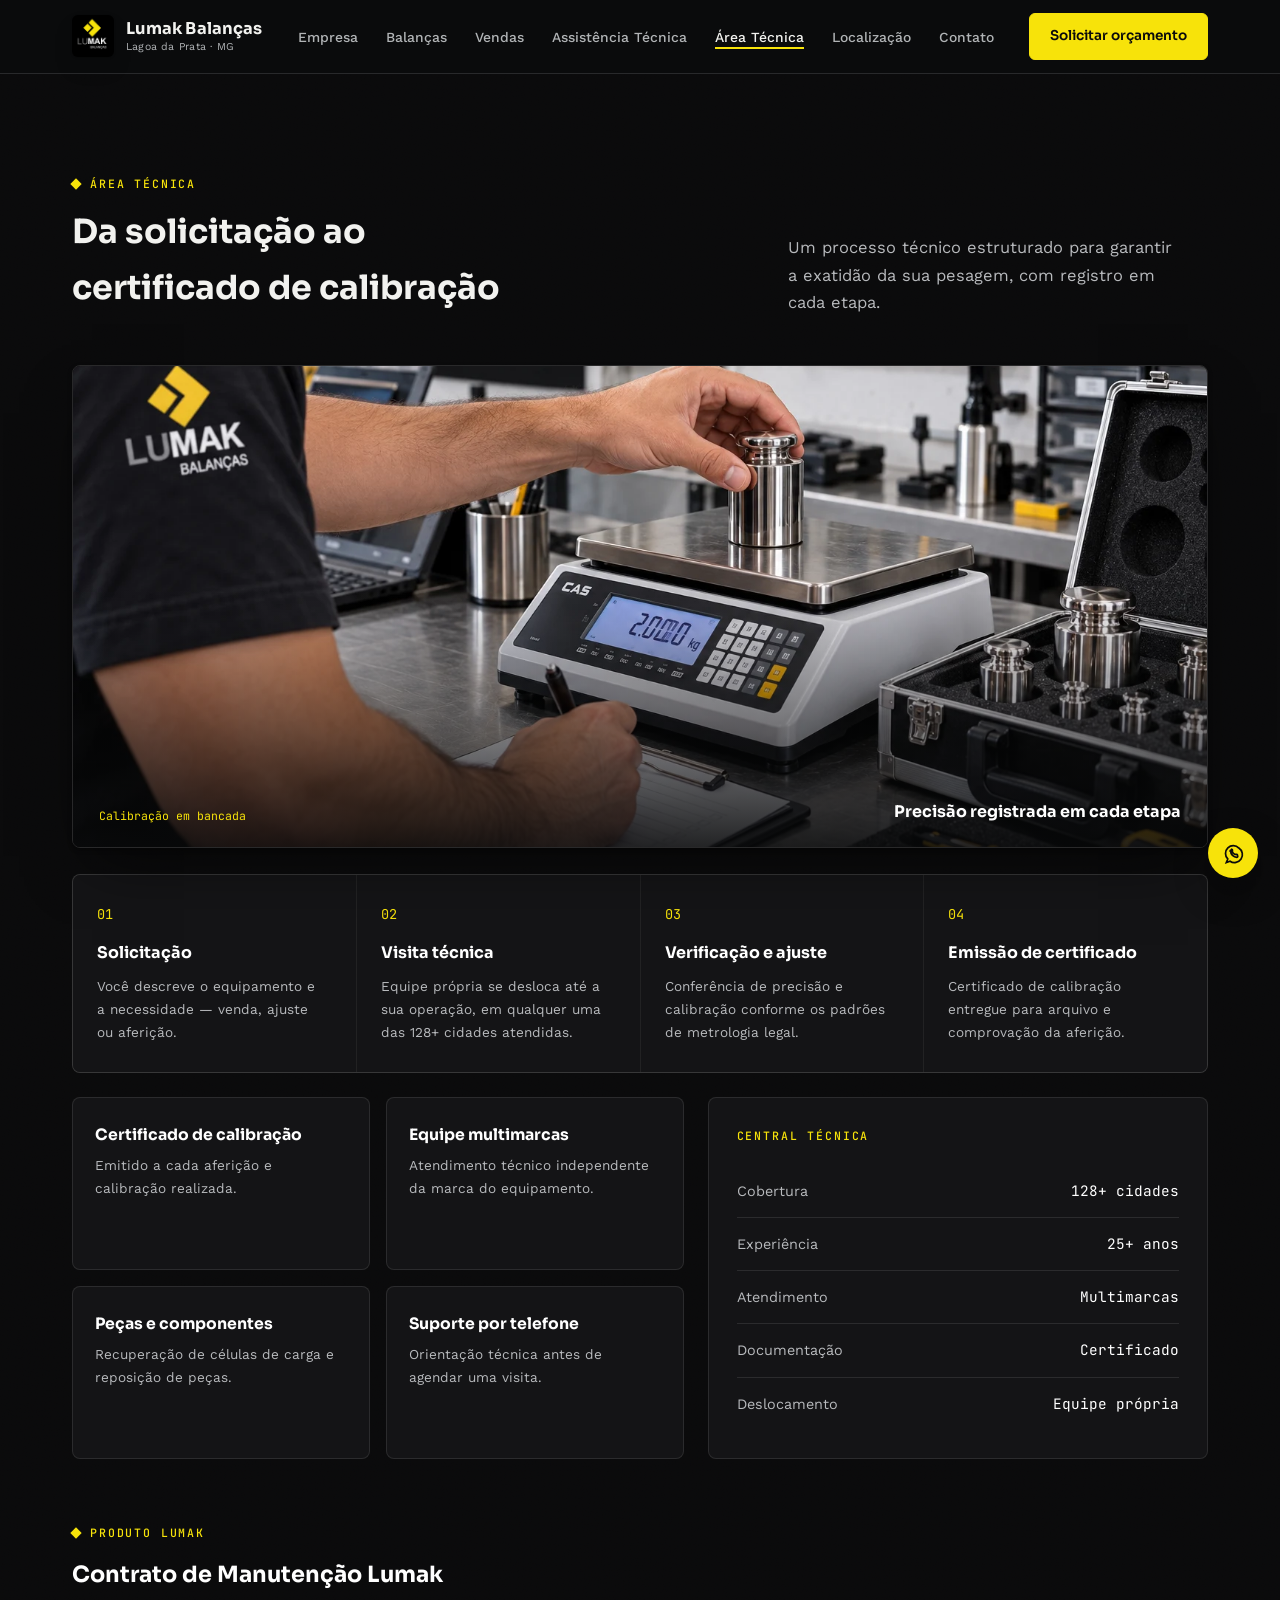
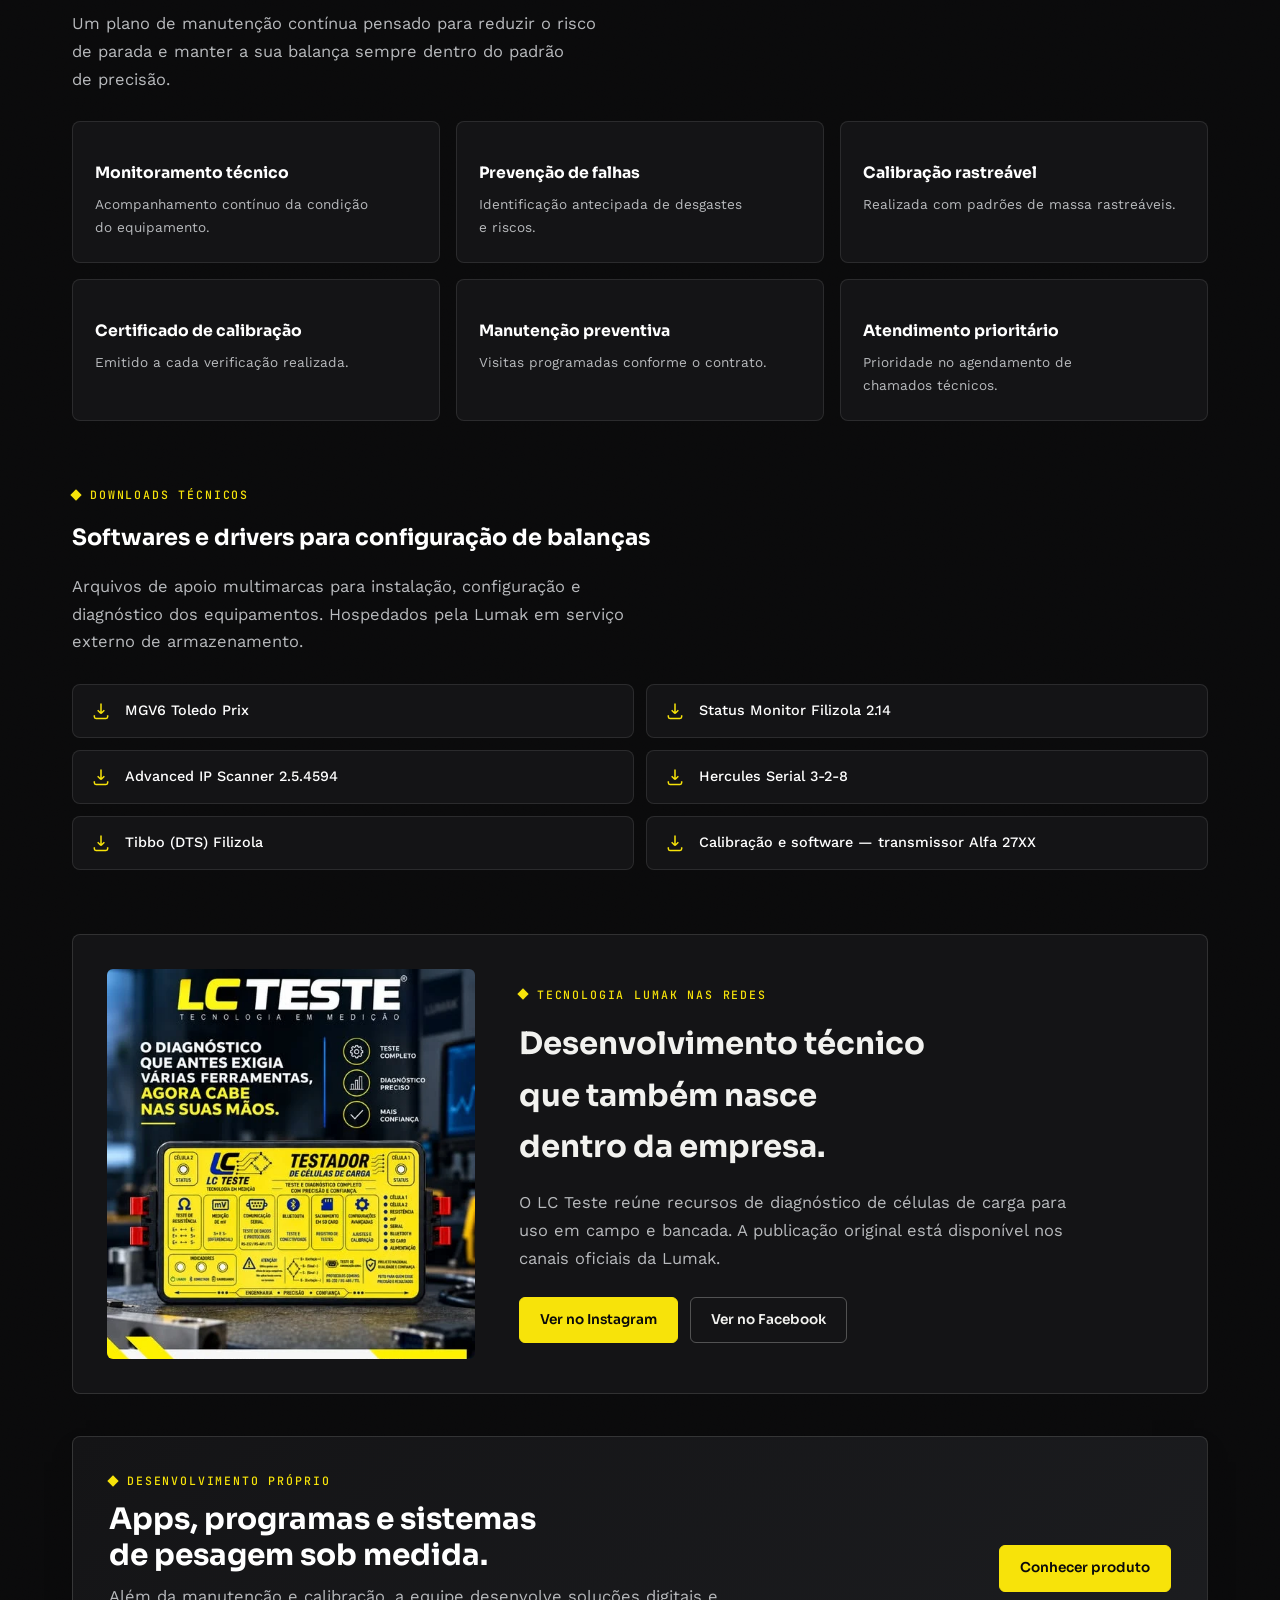
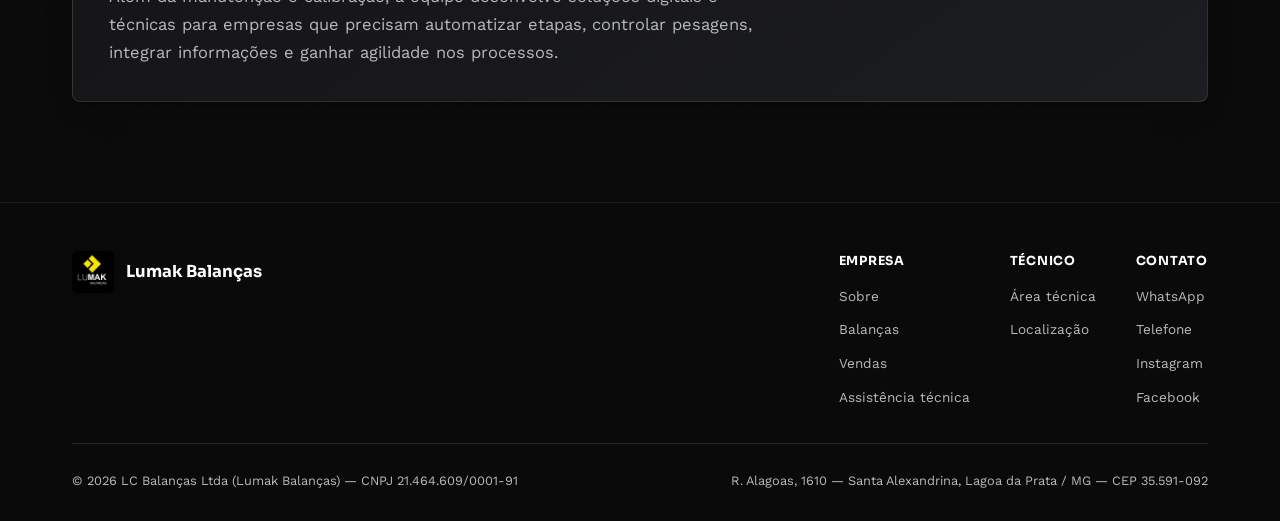
==== commit 7f8f9d15: "Atualiza conteúdo: certificado, remove Systel/analíticas, destaca balança de gado - Troca 'laudo' po" ====
--- a/area-tecnica.html
+++ b/area-tecnica.html
@@ -4,7 +4,7 @@
 <meta charset="UTF-8">
 <meta name="viewport" content="width=device-width, initial-scale=1">
 <title>Área Técnica — Lumak Balanças</title>
-<meta name="description" content="Da solicitação ao laudo de calibração: conheça o processo técnico da Lumak Balanças para garantir a exatidão da sua pesagem.">
+<meta name="description" content="Da solicitação ao certificado de calibração: conheça o processo técnico da Lumak Balanças para garantir a exatidão da sua pesagem.">
 <link rel="preconnect" href="https://fonts.googleapis.com">
 <link rel="preconnect" href="https://fonts.gstatic.com" crossorigin>
 <link href="https://fonts.googleapis.com/css2?family=Sora:wght@500;600;700;800&family=Work+Sans:wght@400;500;600&family=JetBrains+Mono:wght@400;500&display=swap" rel="stylesheet">
@@ -50,7 +50,7 @@
       <div class="section-head reveal">
         <div>
           <div class="eyebrow on-black"><span class="chip"></span>Área Técnica</div>
-          <h1>Da solicitação ao laudo de calibração</h1>
+          <h1>Da solicitação ao certificado de calibração</h1>
         </div>
         <p>Um processo técnico estruturado para garantir a exatidão da sua pesagem, com registro em cada etapa.</p>
       </div>
@@ -62,11 +62,11 @@
         <div class="step reveal" style="--i:0"><div class="step-num mono">01</div><h3>Solicitação</h3><p>Você descreve o equipamento e a necessidade — venda, ajuste ou aferição.</p></div>
         <div class="step reveal" style="--i:1"><div class="step-num mono">02</div><h3>Visita técnica</h3><p>Equipe própria se desloca até a sua operação, em qualquer uma das 128+ cidades atendidas.</p></div>
         <div class="step reveal" style="--i:2"><div class="step-num mono">03</div><h3>Verificação e ajuste</h3><p>Conferência de precisão e calibração conforme os padrões de metrologia legal.</p></div>
-        <div class="step reveal" style="--i:3"><div class="step-num mono">04</div><h3>Emissão de laudo</h3><p>Documentação técnica entregue para arquivo e comprovação da aferição.</p></div>
+        <div class="step reveal" style="--i:3"><div class="step-num mono">04</div><h3>Emissão de certificado</h3><p>Certificado de calibração entregue para arquivo e comprovação da aferição.</p></div>
       </div>
       <div class="panel-grid">
         <div class="info-cards stagger">
-          <div class="info-card reveal" style="--i:0"><h3>Laudo técnico</h3><p>Emitido a cada aferição e calibração realizada.</p></div>
+          <div class="info-card reveal" style="--i:0"><h3>Certificado de calibração</h3><p>Emitido a cada aferição e calibração realizada.</p></div>
           <div class="info-card reveal" style="--i:1"><h3>Equipe multimarcas</h3><p>Atendimento técnico independente da marca do equipamento.</p></div>
           <div class="info-card reveal" style="--i:2"><h3>Peças e componentes</h3><p>Recuperação de células de carga e reposição de peças.</p></div>
           <div class="info-card reveal" style="--i:3"><h3>Suporte por telefone</h3><p>Orientação técnica antes de agendar uma visita.</p></div>
@@ -76,7 +76,7 @@
           <div class="readout-row"><span>Cobertura</span><span class="mono">128+ cidades</span></div>
           <div class="readout-row"><span>Experiência</span><span class="mono">25+ anos</span></div>
           <div class="readout-row"><span>Atendimento</span><span class="mono">Multimarcas</span></div>
-          <div class="readout-row"><span>Documentação</span><span class="mono">Laudo técnico</span></div>
+          <div class="readout-row"><span>Documentação</span><span class="mono">Certificado</span></div>
           <div class="readout-row"><span>Deslocamento</span><span class="mono">Equipe própria</span></div>
         </div>
       </div>
--- a/assets/css/style.css
+++ b/assets/css/style.css
@@ -611,10 +611,10 @@
   .region-hero-photo{
     position:absolute;
     inset:0;
-    background-image:url("../geradas/lumak-home-empresa-regiao.png");
+    background-image:url("../geradas/hero-rodoviaria-lumak.webp");
     background-repeat:no-repeat;
-    background-size:165% auto;
-    background-position:100% 20%;
+    background-size:cover;
+    background-position:right 42%;
     transform:scale(1.015);
   }
   .region-hero-photo::after{
@@ -735,41 +735,59 @@
     line-height:1.45;
     text-transform:uppercase;
   }
-  .region-map-shape{
+  .region-map-figure{
     position:relative;
     width:100%;
-    min-height:280px;
-  }
-  .region-map-shape::before{
-    content:"";
-    position:absolute;
-    inset:20px 10px 10px 0;
-    background:#f2dd16;
-    clip-path:polygon(45% 0,57% 12%,73% 8%,79% 25%,96% 38%,84% 53%,89% 72%,69% 78%,57% 100%,40% 85%,19% 92%,22% 69%,5% 55%,14% 36%,7% 20%,28% 16%);
-  }
-  .region-map-shape > strong{
-    position:absolute;
-    inset:50% auto auto 48%;
-    transform:translate(-50%,-50%);
-    color:rgba(0,0,0,0.11);
+    margin:0;
+  }
+  .region-map-figure img{
+    display:block;
+    width:100%;
+    height:auto;
+    mix-blend-mode:multiply;
+  }
+  .region-map-pin{
+    position:absolute;
+    left:57%;
+    top:61%;
+    width:14px;
+    height:14px;
+    margin:-7px 0 0 -7px;
+    border-radius:50%;
+    background:#111;
+    border:3px solid #fff;
+    box-shadow:0 0 0 0 rgba(17,17,17,0.45);
+    animation:mapPulse 2.4s ease-out infinite;
+  }
+  .region-map-pin span{
+    position:absolute;
+    left:50%;
+    bottom:calc(100% + 8px);
+    transform:translateX(-50%);
+    padding:5px 8px;
+    white-space:nowrap;
     font-family:"Sora",Arial,sans-serif;
-    font-size:4.5rem;
-    line-height:1;
-  }
-  .map-city{
-    position:absolute;
-    z-index:2;
-    white-space:nowrap;
-    font-size:0.67rem;
+    font-size:0.66rem;
     font-weight:600;
     line-height:1;
-  }
-  .map-city::before{ content:""; display:inline-block; width:7px; height:7px; margin-right:5px; border-radius:50%; background:#111; }
-  .map-city-main{ left:24%; top:48%; font-size:0.78rem; }
-  .map-city-main::before{ width:13px; height:13px; background:var(--brand-yellow); border:4px solid #111; vertical-align:-4px; }
-  .map-city-para{ left:48%; top:17%; }
-  .map-city-divinopolis{ left:0; top:67%; }
-  .map-city-campo{ left:40%; bottom:4%; }
+    color:var(--brand-yellow);
+    background:#111;
+  }
+  .region-map-pin span::after{
+    content:"";
+    position:absolute;
+    left:50%;
+    top:100%;
+    margin-left:-4px;
+    border:4px solid transparent;
+    border-top-color:#111;
+  }
+  @keyframes mapPulse{
+    0%{ box-shadow:0 0 0 0 rgba(17,17,17,0.45); }
+    70%{ box-shadow:0 0 0 14px rgba(17,17,17,0); }
+    100%{ box-shadow:0 0 0 0 rgba(17,17,17,0); }
+  }
+  @media (prefers-reduced-motion: reduce){ .region-map-pin{ animation:none; } }
 
   .region-solutions{ display:flex; flex-direction:column; justify-content:center; min-width:0; }
   .region-solutions-head{ display:flex; align-items:flex-end; justify-content:space-between; gap:24px; margin-bottom:24px; }
@@ -792,6 +810,22 @@
     text-align:right;
   }
   .region-segment-grid{ display:grid; grid-template-columns:repeat(4,minmax(0,1fr)); gap:12px; }
+  .region-segment-featured{ position:relative; background:#111; border-bottom-color:var(--brand-yellow); }
+  .region-segment-featured strong{ color:var(--brand-yellow); }
+  .region-segment-featured span{ color:#d8d8d2; }
+  .region-segment-featured::after{
+    content:"Produto Lumak";
+    position:absolute;
+    top:8px;
+    left:8px;
+    padding:4px 7px;
+    font-family:"JetBrains Mono",monospace;
+    font-size:0.56rem;
+    letter-spacing:0.05em;
+    text-transform:uppercase;
+    color:#111;
+    background:var(--brand-yellow);
+  }
   .region-segment{ min-width:0; color:#111; text-decoration:none; background:#fff; border-bottom:3px solid var(--brand-yellow); overflow:hidden; }
   .region-segment img{ width:100%; aspect-ratio:1.9/1; object-fit:cover; filter:saturate(0.86) contrast(1.03); transition:transform .35s ease; }
   .region-segment:hover img{ transform:scale(1.04); }
@@ -814,7 +848,7 @@
     .home-region .region-site-header .mobile-panel{ position:absolute; top:100%; left:0; right:0; background:#0b0c0d; }
     .home-region .region-site-header .region-search{ display:none; }
     .region-hero{ min-height:0; }
-    .region-hero-photo{ background-size:auto 180%; background-position:64% 10%; }
+    .region-hero-photo{ background-size:cover; background-position:62% center; }
     .region-hero-photo::after{ background:rgba(3,4,4,0.58); }
     .region-hero-inner{ min-height:690px; padding-top:122px; padding-bottom:190px; align-items:flex-start; }
     .region-hero-copy{ width:min(580px, 88vw); }
@@ -829,7 +863,7 @@
 
   @media (max-width: 620px){
     .home-region .region-site-header .brand-text{ font-size:1rem; }
-    .region-hero-photo{ background-size:auto 180%; background-position:63% 10%; }
+    .region-hero-photo{ background-size:cover; background-position:66% center; }
     .region-hero-photo::after{ background:linear-gradient(90deg, rgba(3,4,4,0.88), rgba(3,4,4,0.43)); }
     .region-hero-inner{ min-height:670px; padding-top:120px; padding-bottom:208px; }
     .region-hero-copy{ width:100%; max-width:100%; min-width:0; overflow:hidden; }
@@ -848,7 +882,7 @@
     .region-reach-grid{ padding-top:54px; padding-bottom:54px; }
     .region-map{ grid-template-columns:1fr; }
     .region-map > p{ margin-bottom:12px; }
-    .region-map-shape{ min-height:260px; }
+    .region-map-figure{ max-width:340px; margin:0 auto; }
     .region-solutions-head{ align-items:flex-start; flex-direction:column; }
     .region-solutions-head > p{ text-align:left; }
     .region-segment-grid{ grid-template-columns:1fr 1fr; }
@@ -1286,3 +1320,82 @@
     .coverage-contact{ grid-column:auto; }
     .floating-whatsapp{ right:16px; bottom:16px; width:48px; height:48px; }
   }
+
+  /* Destaque balança de gado */
+  .home-product-grid{ grid-template-columns:repeat(5,minmax(0,1fr)); }
+  .mini-product-featured{ position:relative; grid-column:span 2; background:#111; border-color:#111; }
+  .mini-product-featured img{ aspect-ratio:8/3; }
+  .mini-product-featured strong{ color:var(--brand-yellow); font-size:1.12rem; }
+  .mini-product-featured span{ color:#d8d8d2; }
+  .mini-badge,
+  .product-badge{
+    position:absolute;
+    top:12px;
+    left:12px;
+    z-index:2;
+    padding:5px 9px;
+    font-family:"JetBrains Mono",monospace;
+    font-style:normal;
+    font-size:0.64rem;
+    letter-spacing:0.05em;
+    text-transform:uppercase;
+    color:#111;
+    background:var(--brand-yellow);
+    border-radius:4px;
+  }
+  .product-grid{ grid-template-columns:repeat(5,minmax(0,1fr)); }
+  .product-card-featured{ grid-column:span 2; background:#111; border-color:#111; }
+  .product-card-featured .product-thumb{ position:relative; aspect-ratio:8/3; }
+  .product-card-featured h3{ color:var(--brand-yellow); font-size:1.2rem; }
+  .product-card-featured p{ color:#d8d8d2; }
+  .product-card-featured .go{ color:var(--brand-yellow); }
+  .product-card.product-card-featured:hover{ border-color:#111; }
+  @media (max-width: 900px){ .product-card-featured .product-thumb{ aspect-ratio:16/7; } }
+  .featured-card-highlight{ order:-1; background:#111; border-color:#111; }
+  .featured-card-highlight h3{ color:var(--brand-yellow); }
+  .featured-card-highlight p{ color:#d8d8d2; }
+  .featured-card-highlight .product-specs span{ color:#f2f2ef; border-color:rgba(255,255,255,0.22); background:rgba(255,255,255,0.06); }
+  .featured-card-highlight .btn-ghost{ color:#111; background:var(--brand-yellow); border-color:var(--brand-yellow); }
+  .featured-card-highlight .price-tag{ color:#111 !important; background:var(--brand-yellow) !important; }
+
+  @media (max-width: 900px){
+    .home-product-grid, .product-grid{ grid-template-columns:repeat(3,minmax(0,1fr)); }
+    .mini-product-featured, .product-card-featured{ grid-column:1 / -1; }
+    .mini-product-featured img{ aspect-ratio:16/7; }
+  }
+  @media (max-width: 620px){
+    .home-product-grid, .product-grid{ grid-template-columns:1fr; }
+    .mini-product-featured img{ aspect-ratio:4/3; }
+  }
+
+  /* Feed do Instagram */
+  .instagram-feed{ background:var(--surface); border-top:1px solid var(--line); }
+  .ig-profile{ display:inline-flex; align-items:center; gap:12px; color:var(--ink); text-decoration:none; padding:10px 16px 10px 10px; border:1px solid var(--line); border-radius:8px; transition:border-color .2s ease; }
+  .ig-profile:hover{ border-color:var(--brand-yellow); }
+  .ig-profile strong{ display:block; font-family:"Sora"; font-size:0.95rem; }
+  .ig-profile small{ display:block; color:var(--muted); font-size:0.75rem; }
+  .ig-profile-icon{ width:42px; height:42px; flex:none; display:grid; place-items:center; border-radius:8px; color:var(--brand-black); background:var(--brand-yellow); }
+  .ig-profile-icon svg{ width:22px; height:22px; }
+  .ig-grid{ display:grid; grid-template-columns:repeat(6,minmax(0,1fr)); gap:12px; }
+  .ig-grid:empty{ display:none; }
+  .ig-post{ position:relative; display:block; aspect-ratio:1; overflow:hidden; border-radius:8px; background:var(--bg); }
+  .ig-post img{ width:100%; height:100%; object-fit:cover; display:block; transition:transform .4s cubic-bezier(.16,.8,.24,1); }
+  .ig-post:hover img{ transform:scale(1.05); }
+  .ig-post-overlay{ position:absolute; inset:0; display:flex; align-items:flex-end; padding:12px; background:linear-gradient(180deg, rgba(0,0,0,0) 40%, rgba(0,0,0,0.82)); opacity:0; transition:opacity .25s ease; }
+  .ig-post:hover .ig-post-overlay, .ig-post:focus-visible .ig-post-overlay{ opacity:1; }
+  .ig-post-overlay p{ margin:0; color:#fff; font-size:0.74rem; line-height:1.4; display:-webkit-box; -webkit-line-clamp:3; -webkit-box-orient:vertical; overflow:hidden; }
+  .ig-post-type{ position:absolute; top:8px; right:8px; width:26px; height:26px; display:grid; place-items:center; border-radius:6px; color:#fff; background:rgba(0,0,0,0.5); }
+  .ig-post-type svg{ width:14px; height:14px; }
+  .ig-fallback{ display:flex; align-items:center; gap:20px; padding:28px; border:1px solid var(--line); border-radius:8px; background:var(--bg); }
+  .ig-fallback h3{ font-size:1.1rem; margin:0 0 4px; }
+  .ig-fallback p{ margin:0; color:var(--muted); font-size:0.9rem; }
+  .ig-fallback .btn{ margin-left:auto; flex:none; }
+  .ig-fallback[hidden]{ display:none; }
+  @media (max-width: 900px){
+    .ig-grid{ grid-template-columns:repeat(3,minmax(0,1fr)); }
+  }
+  @media (max-width: 620px){
+    .ig-grid{ grid-template-columns:repeat(2,minmax(0,1fr)); gap:8px; }
+    .ig-fallback{ flex-direction:column; align-items:flex-start; }
+    .ig-fallback .btn{ margin-left:0; width:100%; justify-content:center; }
+  }
